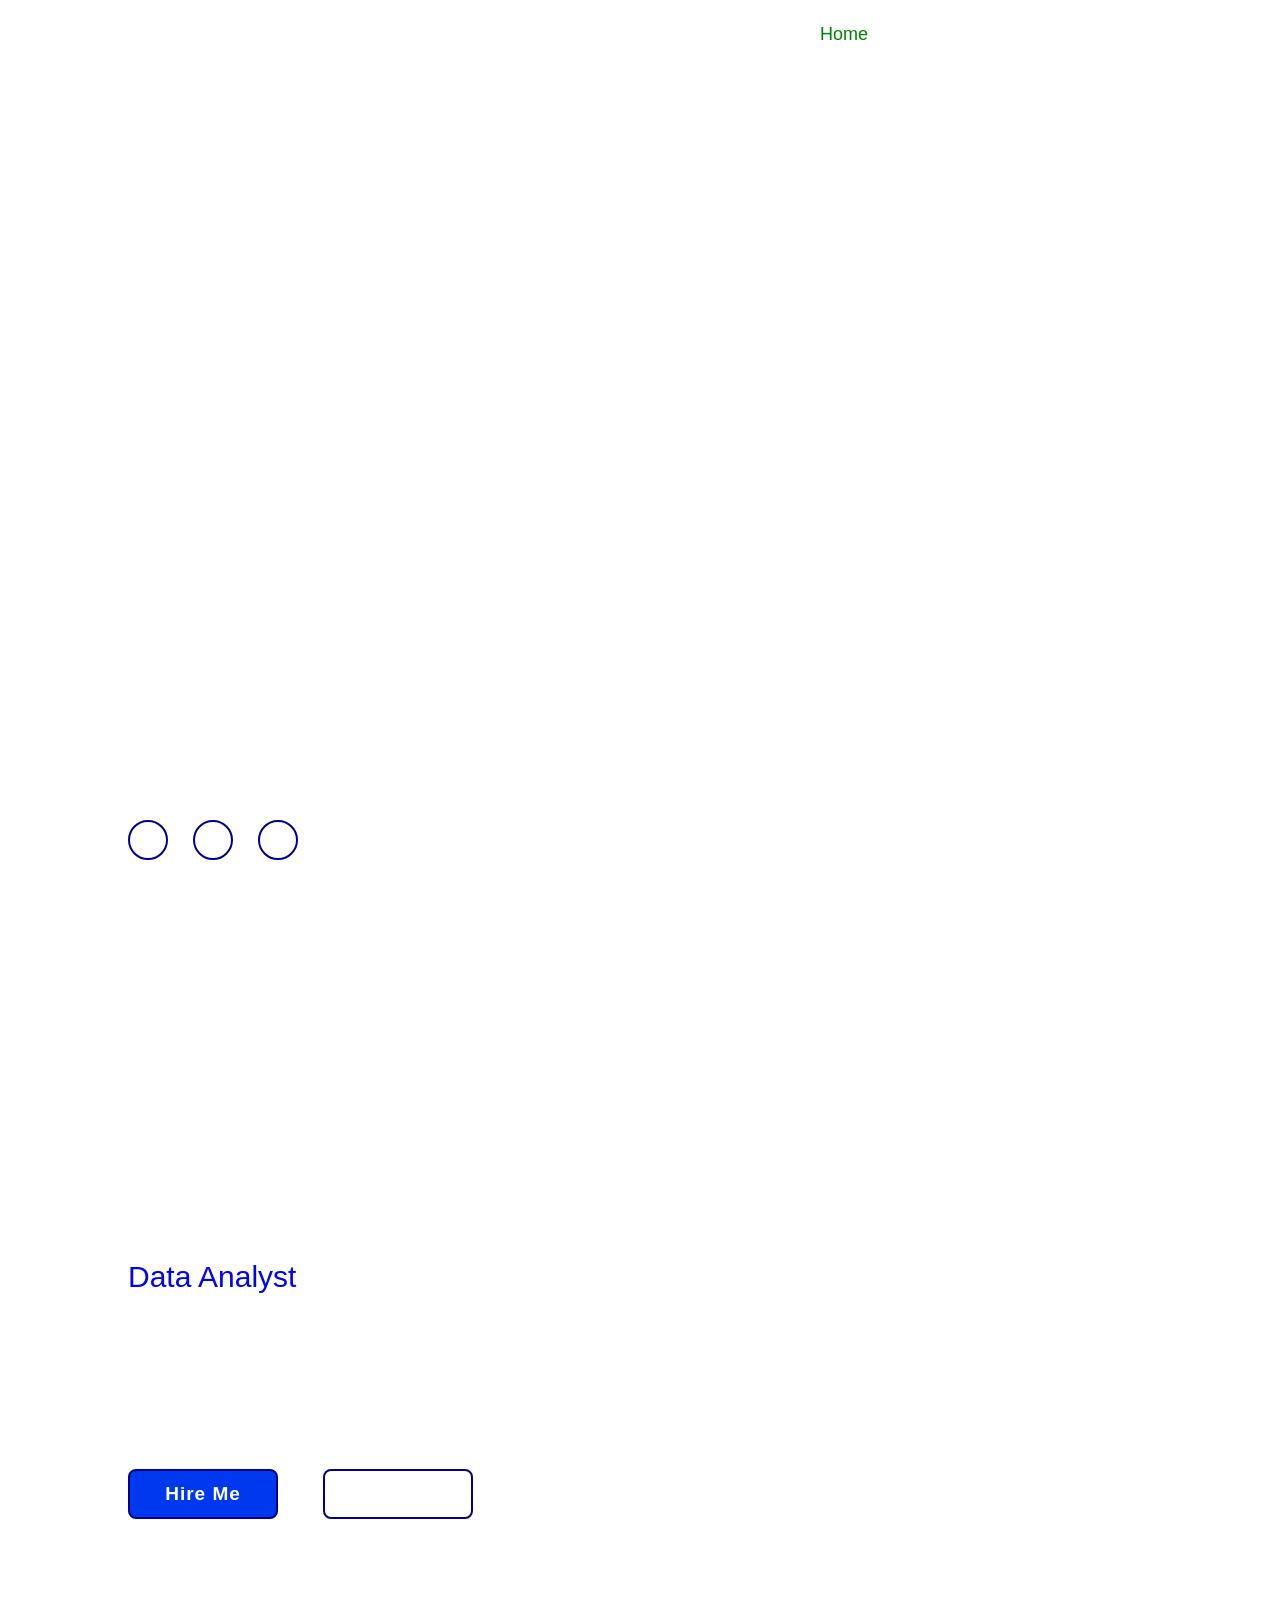
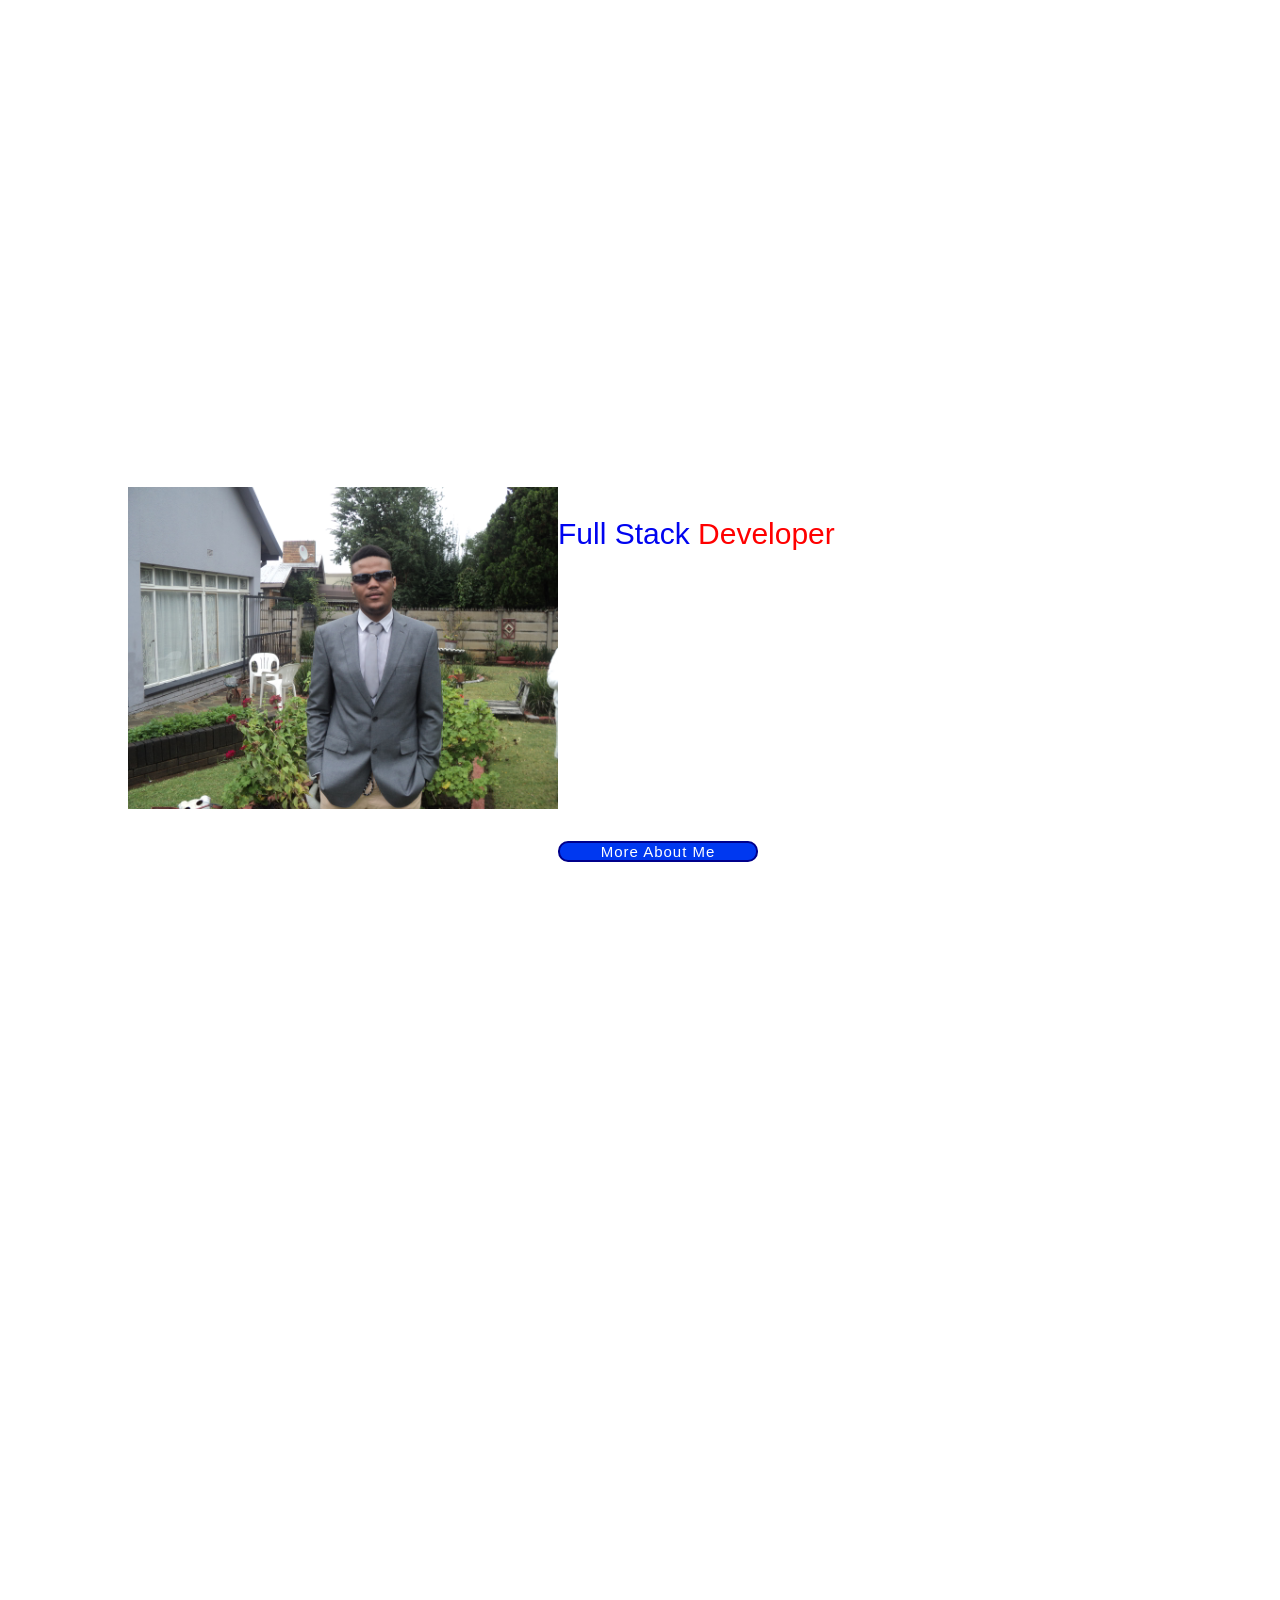
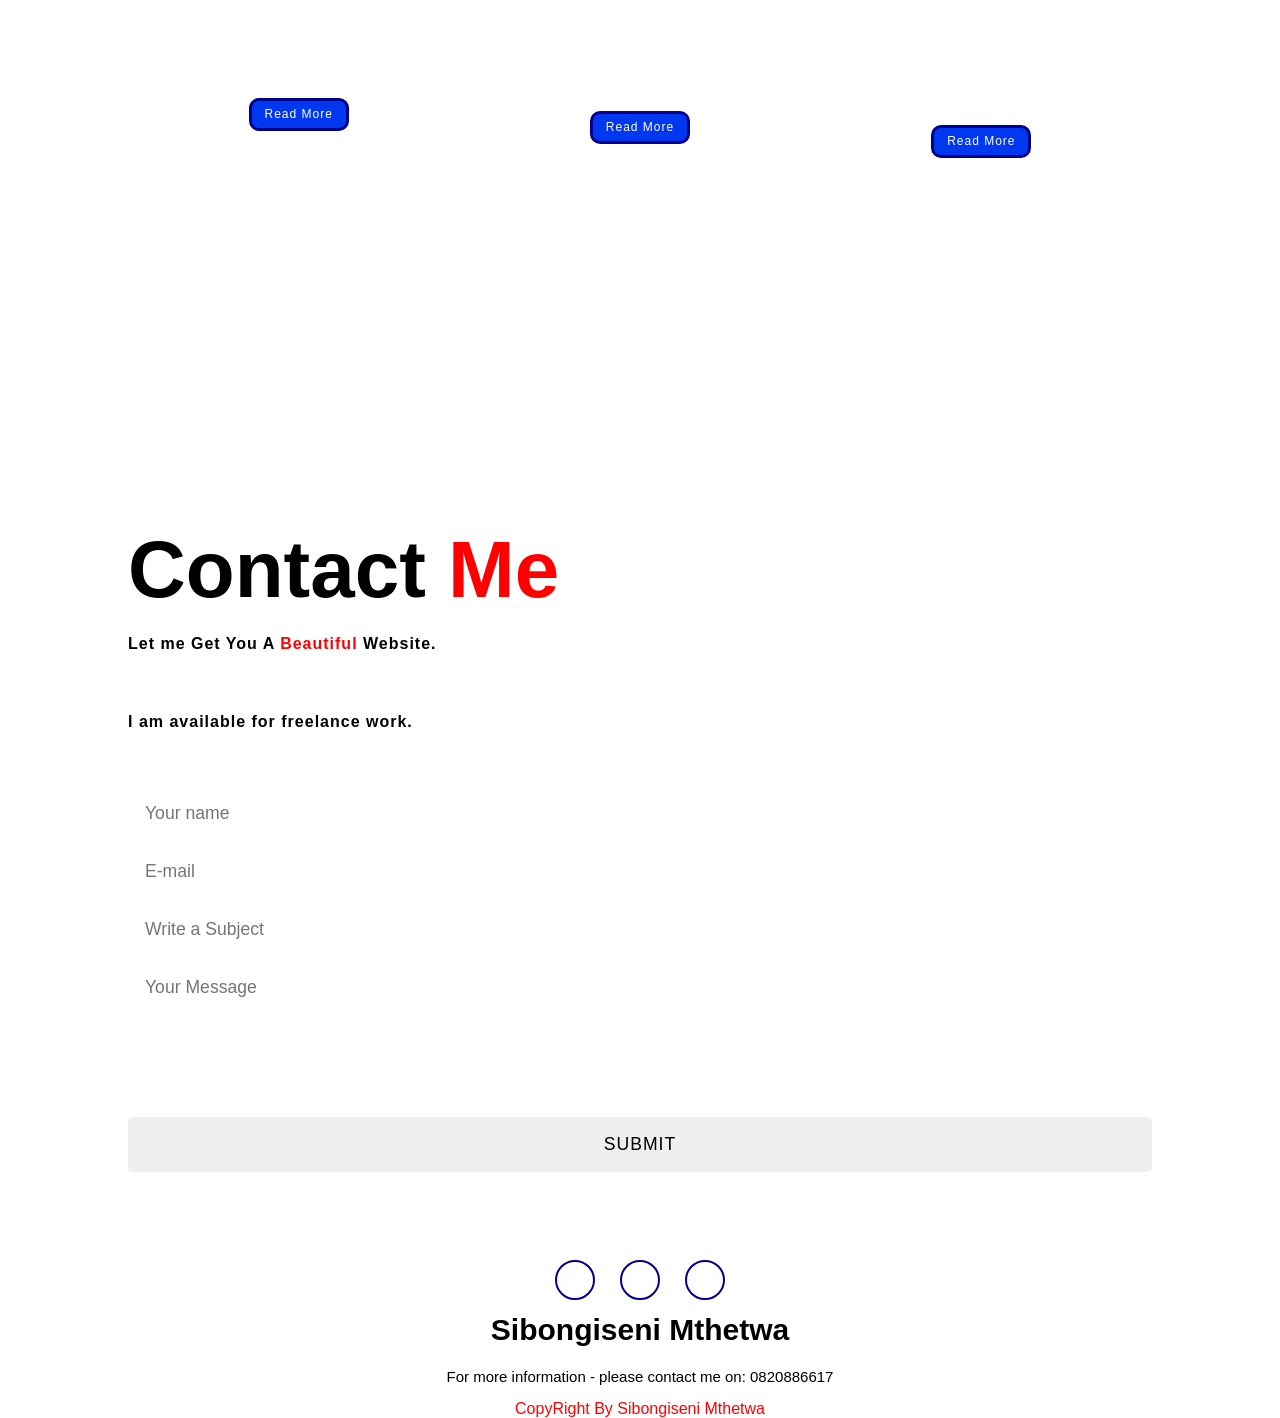
==== index.html @ 24fc3168 "updating my portfolio" ====
<!DOCTYPE html>
<html lang="en">

<head>
    <meta charset="UTF-8">
    <meta name="viewport" content="width=device-width,initial-scale=1.0">
    <title>Sibongiseni Mthetwa</title>
    <link rel="stylesheet" href="stylesheet.css">
    <link href='https://unpkg.com/boxicons@2.1.4/css/boxicons.min.css' rel='stylesheet'>

</head>
<body>
    <div class="container">
        <video autoplay loop muted plays-inline class="back-video">
            <source src="/3130284-uhd_3840_2160_30fps.mp4" type="video/mp4">
        </video>
    </div>
    <header class="header">
        <a href="#" class="logo">Sibongiseni</a>

        <nav class="navbar">
            <a href="#home" class="active">Home</a>
            <a href="#about">About</a>
            <a href="#services">Services</a>
            <a href="#portfolio">Portfolio</a>
            <a href="#contact">Contact</a>
        </nav>
    </header>

    <section id="home" class="Home">
        <div class="home-content">
            <h1>Hi, I am Sibongiseni Mthetwa</h1>
            <h2>Data Analyst</h2>
            <p>I am multi-skilled IT Professional with hands-on experience in Software development, and data analysis.
                Proven track record of technical issues, developing user-friendly application, and interpreting data to guide strategic decision.
                Skilled in troubleshooting hardware/software problems, writing clean code in Python and Java, and creating dashboards in Power BI.
                Known for clear communication, adaptability, and drive for continous improvement.
            </p>
            <div class="btn-box">
                <a href="#">Hire Me</a>
                <a href="#">Let's Talk</a>
            </div>
        </div>

        <div class="home-sci">
            <a href="#"><i class='bx bxl-facebook'></i></a>
            <a href="#"><i class='bx bxl-instagram'></i></a>
            <a href="#"><i class='bx bxl-linkedin'></i></a>
        </div>
    </section>


    <section id="about" class="About">
        <div class="img">
            <img src="DSC01112.JPG">
        </div>
        <div class="home-content">
            <h1>About Me</h1>
            <h2>Full Stack <span>Developer</span></h2>
            <p>I am a skilled web designer with over 2 years of experience in the Web Design industry.
            My passion lies in creating captivating website designs and implementing them though frontend development.
            I take pride staying up-to-date with the current design trends and leveraging my creativity to produce visually appealing and user-friendly websites.
            Throughout my career, I have developed a deep understanding of user experience(UX) and user-interface(UI) principles.
            I can provide clean code and pixel perfect desings. A responsive design makes your website accessible to all users, regardless of their device.</p>

            <div class="btn-box1">
                <a href="#">More About Me</a>
            </div>
        </div>
    </section>


    <section id="services" class="Services">
        <div class="home-content">
            <h1>My Services</h1>
            <div class="box">
                <div class="card">
                    <i class="fa-solid fa-bars"></i>
                    <h5>AI Development</h5>
                    <div class="pra">
                        <p>Created an AI chatbot for IT related queries</p>
                        <p style="text-align: center;">
                        <a class="button" href="#">Read More</a>
                        </p>
                    </div>
                </div>

                <div class="card">
                    <i class="fa-solid fa-bars"></i>
                    <h5>Software development</h5>
                    <div class="pra">
                        <p>Solving real life problem by running python script and JAVA.</p>

                        <p style="text-align: center;">
                        <a class="button" href="#">Read More</a>
                        </p>
                    </div>
                </div>

                <div class="card">
                    <i class="fa-solid fa-user"></i>
                    <h5>Data Science</h5>
                    <div class="pra">
                        <p>Dealing with Data by using Extract, Transforming and Load(ETL) with using SQL queries, POWER BI</p>

                        <p style="text-align: center;">
                        <a class="button" href="#">Read More</a>
                        </p>
                    </div>
                </div>
            </div>
        </div>
    </section>


    <section id="contact" class="Contact">
        </div>
        <div class="contact-form">
            <h1>Contact <span>Me</span></h1>
            <p>Let me Get You A <span>Beautiful</span> Website.</p>
            <p>I am available for freelance work.</p>
            <form action="">
                <input type="" placeholder="Your name" required>
                <input type="email" name="email" id="" placeholder="E-mail" required>
                <input type="" placeholder="Write a Subject" required>
                <textarea name="" id="" cols="30" rows="10" placeholder="Your Message" required></textarea>
                <input type="submit" name="" value="Submit" class="btn">
            </form>
        </div>
    </section>
    <footer>
        <p>Sibongiseni Mthetwa</p>
        <p>For more information - please contact me on: 0820886617</p>
        <div class="home-sci1">
            <a href="#"><i class='bx bxl-facebook'></i></a>
            <a href="#"><i class='bx bxl-instagram'></i></a>
            <a href="#"><i class='bx bxl-linkedin'></i></a>
        </div>
        <p class="end">CopyRight By Sibongiseni Mthetwa</p>
    </footer>

</body>
</html>
---- stylesheet.css ----
@import url('https://fonts.googleapis.com/css2?family=Poppins:wght@300;400;500;600;700;800;900&display=swap');

*{
    margin: 0;
    padding: 0;
    box-sizing: border-box;
    font-family: Arial;
}

.container{
    width: 100%;
    height: 100vh;
    position: relative;
    padding: 2em;
    display: flex;
    align-items: center;
    justify-content:center;
}

.back-video{
    position: fixed;
    right: 0;
    bottom: 0;
    width: 100%;
    height: 100%;
    object-fit: cover;
    z-index: -1;
}

.header {
    position: fixed;
    top: 0;
    left: 0;
    width: 100%;
    padding: 20px 10px;
    background-color: transparent;
    display: flex;
    justify-content: space-between;
    align-items: center;
    z-index: 100;
}

.logo {
    position: relative;
    font-size: 25px;
    color: white;
    text-decoration: none;
    font-weight: 600;
}

.logo::before{
    content: '';
    position: absolute;
    top: 0;
    right: 0;
    width: 100%;
    height: 100%;
    background:green;
    animation:showRight 1s ease forwards;
    animation-delay: .2s;
}

.navbar a{
    font-size: 18px;
    color:white;
    text-decoration: none;
    font-weight: 500;
    margin-left: 35px;
    transition: .3s;
}

.navbar a:hover,
.navbar a.active {
    color:green;
}

section {
    min-height: 100vh;
    display: flex;
    justify-content:left;
    align-items:center;
}


.Home {
    height: 100vh;
    background-size:cover;
    background-position: right;
    display: flex;
    align-items: center;
    padding: 0 10%;
    grid-template-columns: repeat(2, 2fr);
    grid-gap: 6rem;
}

.Contact {
    height: 100vh;
   /* background: url('Profile.png') no-repeat ;*/
    background-size:cover;
    background-position: right;
    display: flex;
    align-items: center;
    padding: 0 10%;
}

.Services {
    height: 100vh;
   /* background: url('Profile.png') no-repeat ;*/
    background-size:cover;
    background-position: right;
    display: flex;
    align-items: center;
    padding: 0 10%;
}

.About {
    height: 100vh;
    background-size:cover;
    background-position: right;
    display: flex;
    align-items: center;
    padding: 0 10%;
    justify-content: space-around;
}

span {
    color:red;
}

.home-content {
    max-width: 2000px;
    color: white;
}

.home-content h1{
    font-size: 60px;
    font-weight: 700;
    line-height: 1.3;
}

.home-content h1::before{
    content: '';
    position: absolute;
    top: 0;
    right: 0;
    width: 100%;
    height: 100%;
    background: green;
    animation:showRight 1s ease forwards;
    animation-delay: .2s;
}


.home-content h2 {
    font-size: 30px;
    font-weight: 500;
    color: #0004f0;
}

.home-content p{
    font-size: 20px;
    margin: 20px 0 40px;

}

.home-content .btn-box {
    display: flex;
    justify-content: space-between;
    width: 345px;
    height: 50px;
}

.home-content .btn-box::before{
    content: '';
    position: absolute;
    top: 0;
    right: 0;
    width: 100%;
    height: 100%;
    background: #00abf0;
    animation:showRight 1s ease forwards;
    animation-delay: .2s;
}

.btn-box a{
    display: inline-flex;
    position: relative;
    justify-content: center;
    align-items: center;
    width: 150px;
    height: 100%;
    background: #0038f0;
    border: 2px solid darkblue;
    border-radius: 8px;
    font-size: 19px;
    color: white;
    text-decoration: none;
    font-weight: 600;
    letter-spacing: 1px;
    z-index: 1;
    overflow: hidden;
}


.btn-box1 a{
    display: inline-flex;
    position: relative;
    justify-content: center;
    align-items: center;
    width: 200px;
    height: 100%;
    background: #0038f0;
    border: 2.2px solid darkblue;
    border-radius: 10px;
    font-size: 15px;
    color: white;
    text-decoration: none;
    font-weight: 400;
    letter-spacing: 1px;
    z-index: 1;
    overflow: hidden;
}


.btn-box a:nth-child(2){
    background: transparent;
    color: white;
}

.btn-box a::before {
    content: '';
    position: absolute;
    top: 0;
    left: 0;
    width: 0;
    height: 100%;
    background:darkblue;
    z-index: -1;
    transition: .3s;
}

.btn-box1 a::before {
    content: '';
    position: absolute;
    top: 0;
    left: 0;
    width: 0;
    height: 100%;
    background:darkblue;
    z-index: -1;
    transition: .3s;
}

.btn-box a:hover:before {
    width: 100%;
}

.btn-box1 a:hover:before {
    width: 100%;
}

.btn-box a:hover {
    color: #00abf0;
}

.home-sci {
    position: absolute;
    bottom: 40px;
    width: 170px;
    display: flex;
    justify-content: space-between;

}

.home-sci a{
    position: relative;
    display: flex;
    justify-content: center;
    align-items: center;
    width: 40px;
    height: 40px;
    background: transparent;
    border:  2px solid darkblue;
    border-radius: 50%;
    font-size: 20px;
    color: white;
    text-decoration: none;
    z-index: 1;
    overflow: hidden;
    transition: .3s;
}

.home-sci a::before {
    content: '';
    position: absolute;
    top: 0;
    left: 0;
    width: 0;
    height: 100%;
    background:#1800f0;
    z-index: -1;
    transition: .3s;
}

.home-sci a:hover::before {
    width: 100%;
}


/*KEYFRAMES ANIMATION*/
@keyframes showRight {
    100% {
        width: 0;
    }
}

.About img{
    height: auto;
    width: 430px;
    
}

.Services .home-content h1{
    text-align: center;
    margin-top: 150px;
}

.box{
    display: flex;
    justify-content: center;
    align-items: center;
    min-height: 500px;
}

.card{
    margin: 15px;
    width: 50%;
    box-sizing: border-box;
    float: left;
    text-align: center;
    border-radius: 20px;
    cursor: pointer;
    padding-top:10px;
    box-shadow: 0 14px 28px white;
    transition: .4s;
}

.card:hover{
    box-shadow: 0 3px 6px rgba(0,0,0,0.16),
    0 3px 6px rgba(0,0,0,0.23);
    transform: translate(0px, -8px);
}

h5{
    font-size: 20px;
}

.pra p{
    font-size: 16px;
    line-height: 27px;
    margin-bottom: auto;
}

.button{
    display: inline-flex;
    position: relative;
    justify-content: center;
    align-items: center;
    width: 100px;
    height: 100%;
    background: #0038f0;
    border: 3px solid darkblue;
    border-radius: 10px;
    font-size: 12px;
    color: white;
    text-decoration: none;
    font-weight: 400;
    letter-spacing: 1px;
    z-index: 1;
    overflow: hidden;
}

.button:hover {
    background-color: transparent;
}

.Contact p{
    font-size: 30px;
    font-weight: bold;
    margin-bottom: 25px;
}

footer{
    position: relative;
    width: 100%;
    height: 100px;
    display: flex;
    flex-direction: column;
    align-items: center;
    justify-content: center;
}

footer p:nth-child(1){
    font-size: 30px;
    margin-bottom: 20px;
    font-weight: bold;
}
footer p:nth-child(2){
    font-size: 15px;
    width: 600px;
    text-align: center;
    line-height: 20px;
}


.end{
    position: absolute;
    top: 100px;
    color: red;
}

.home-sci1 {
    position: absolute;
    bottom: 100px;
    width: 170px;
    display: flex;
    justify-content: space-between;

}

.home-sci1 a{
    position: relative;
    display: flex;
    justify-content: center;
    align-items: center;
    width: 40px;
    height: 40px;
    background: transparent;
    border:  2px solid darkblue;
    border-radius: 50%;
    font-size: 20px;
    color: white;
    text-decoration: none;
    z-index: 1;
    overflow: hidden;
    transition: .3s;
}

.home-sci1 a::before {
    content: '';
    position: absolute;
    top: 0;
    left: 0;
    width: 0;
    height: 100%;
    background:red;
    z-index: -1;
    transition: .3s;
}

.home-sci1 a:hover::before {
    width: 100%;
}


.contact-form h1{
    font-size: 80px;
    margin-bottom: 15px;
}

.contact-form p{
    letter-spacing: 1px;
    line-height: 26px;
    font-size: 1rem;
    margin-bottom: 3.2rem;
}

.contact-form form{
    position: relative;
}

.contact-form form input,form textarea{
    width: 100%;
    padding: 17px;
    border: none;
    outline: none;
    font-size: 1.1rem;
    margin-bottom: 0.2rem;
    border-radius: 5px;
}

.contact-form textarea{
    resize: none;
    height: 150px;
}

.contact-form form .btn{
    display: inline-block;
    font-size: 1.1rem;
    letter-spacing: 1px;
    text-transform: uppercase;
}
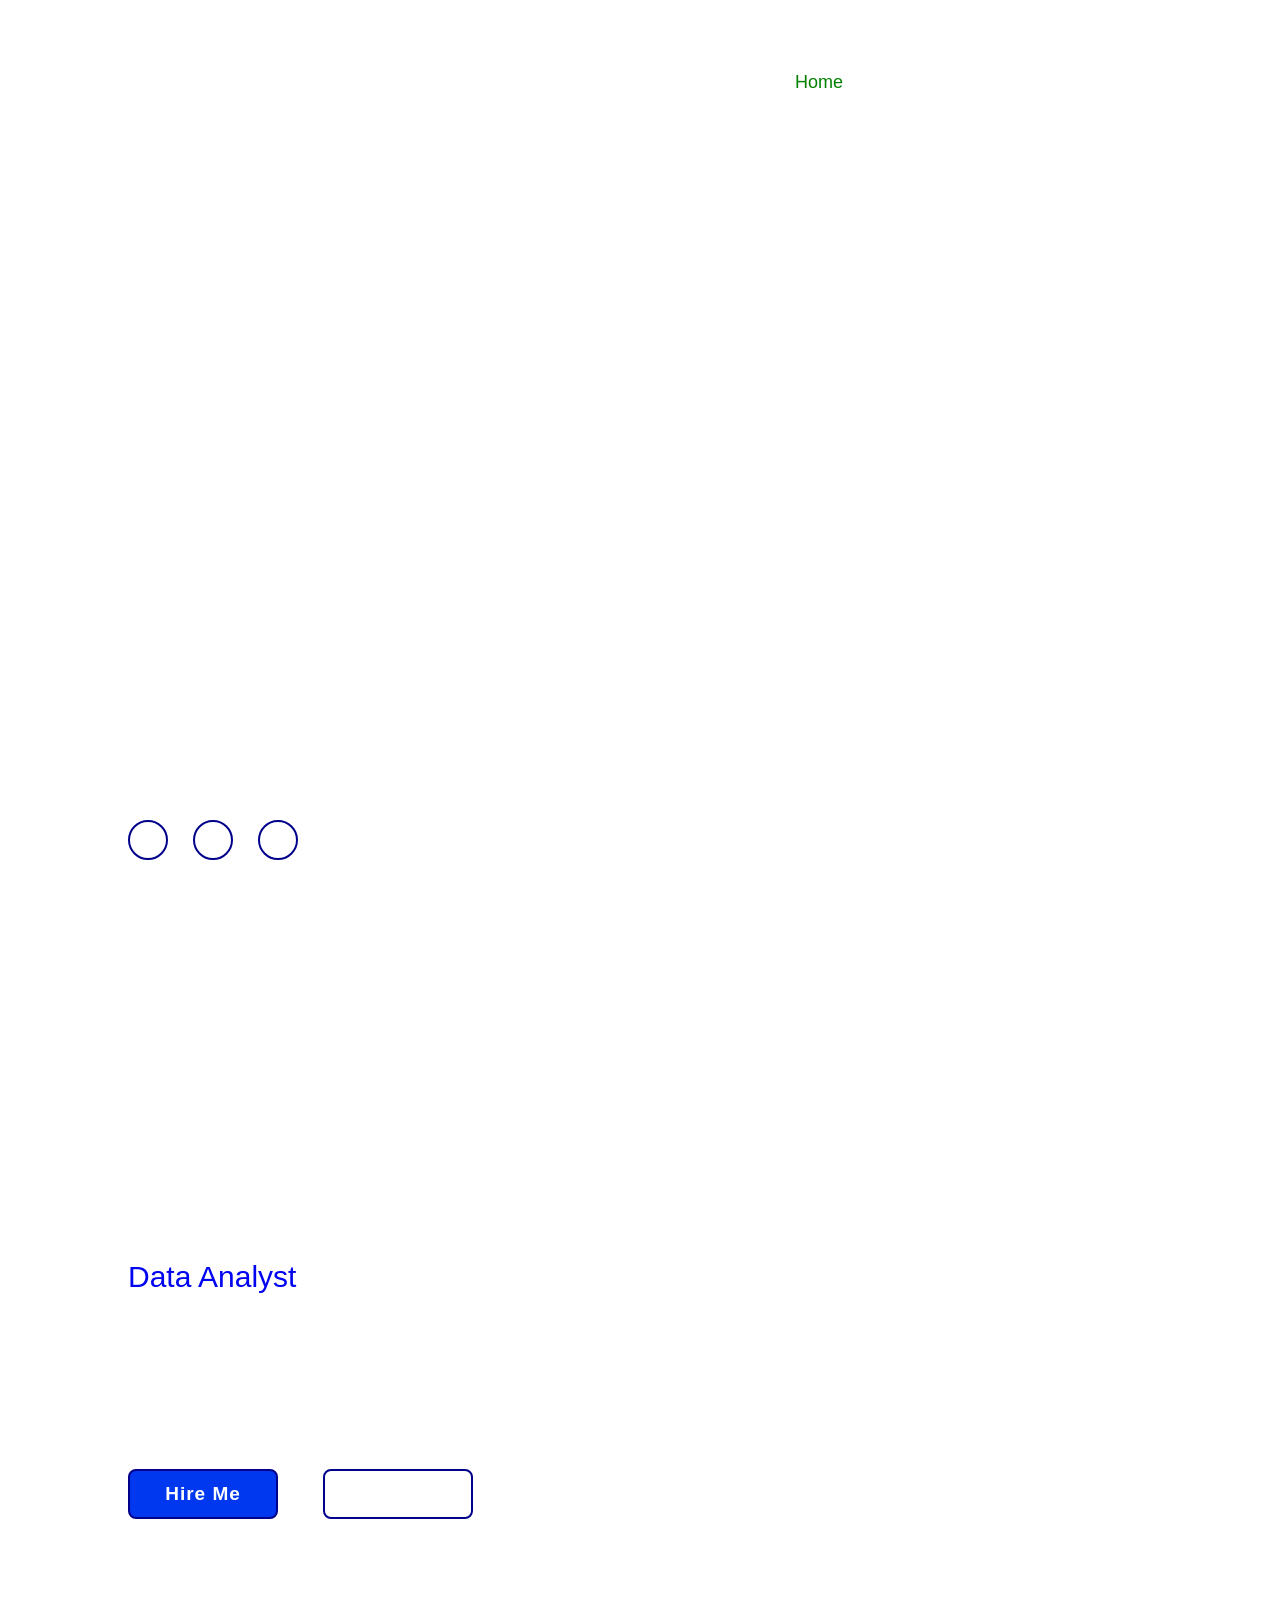
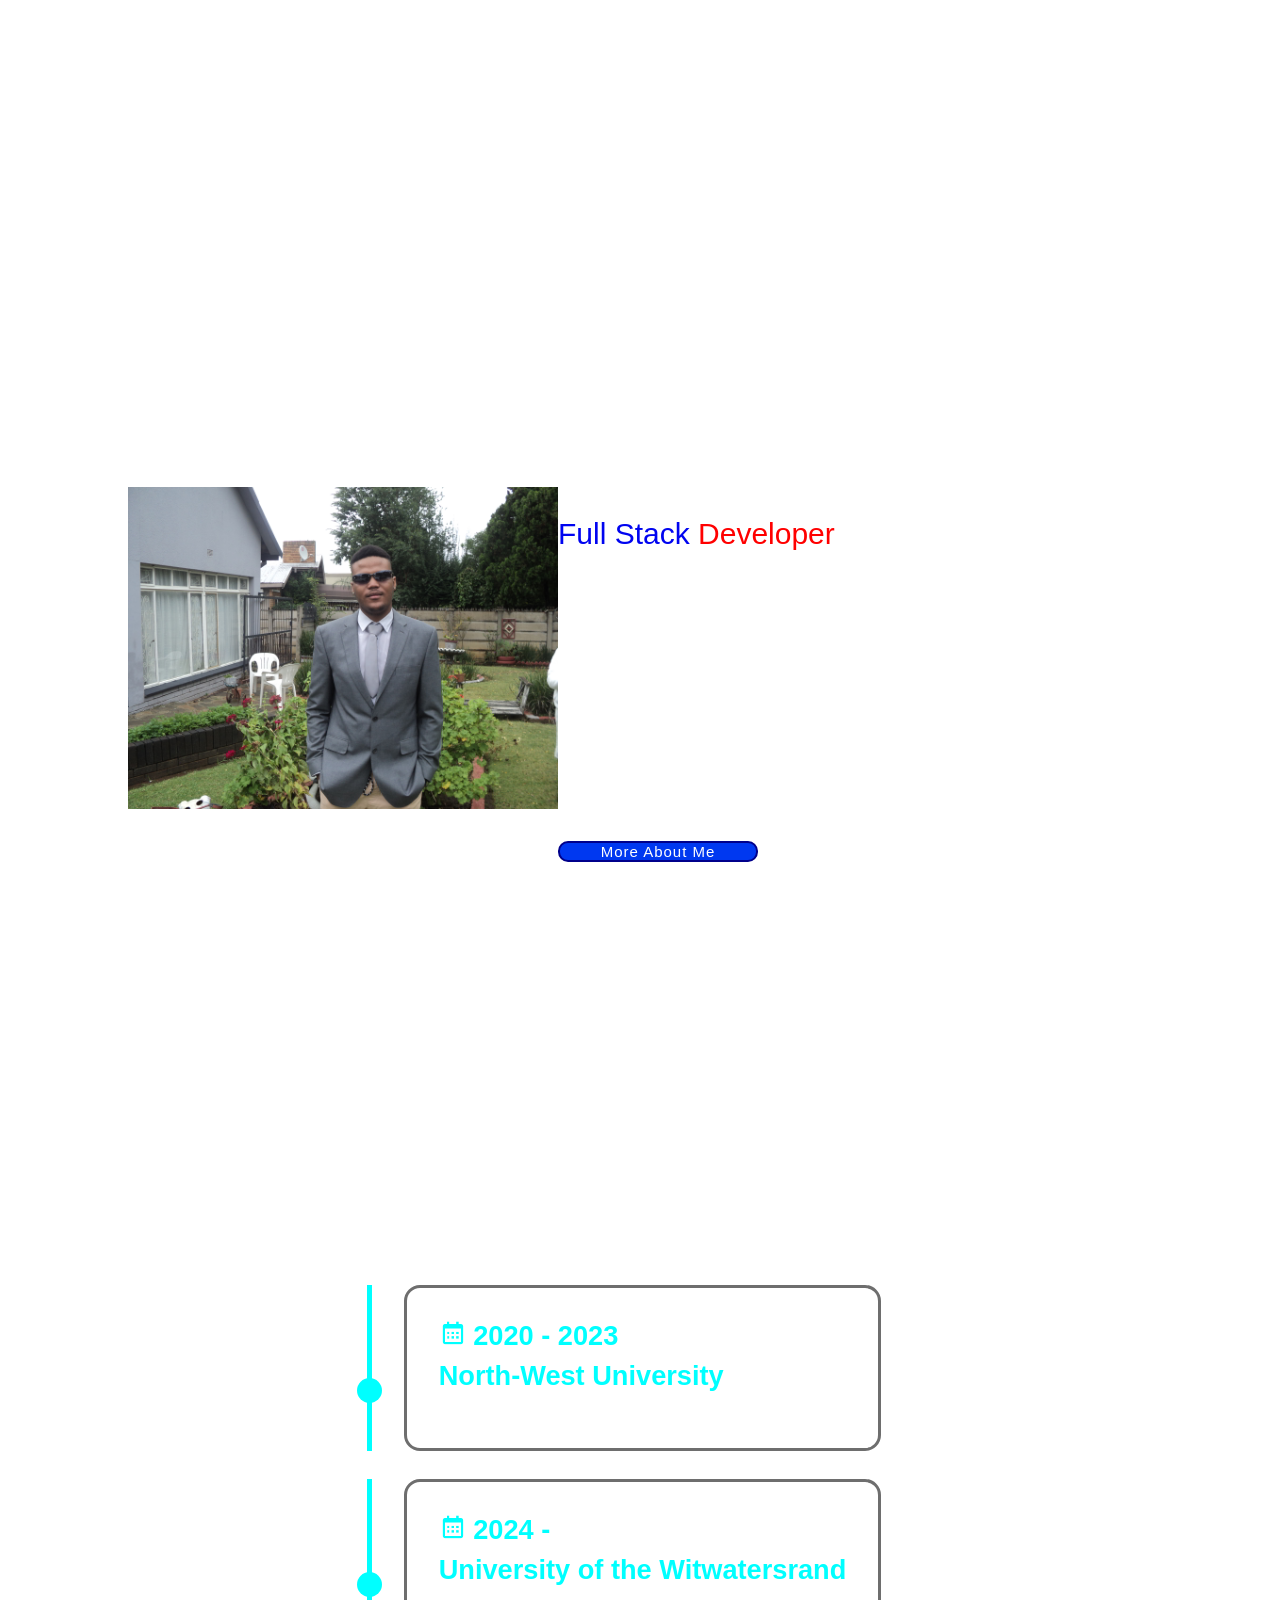
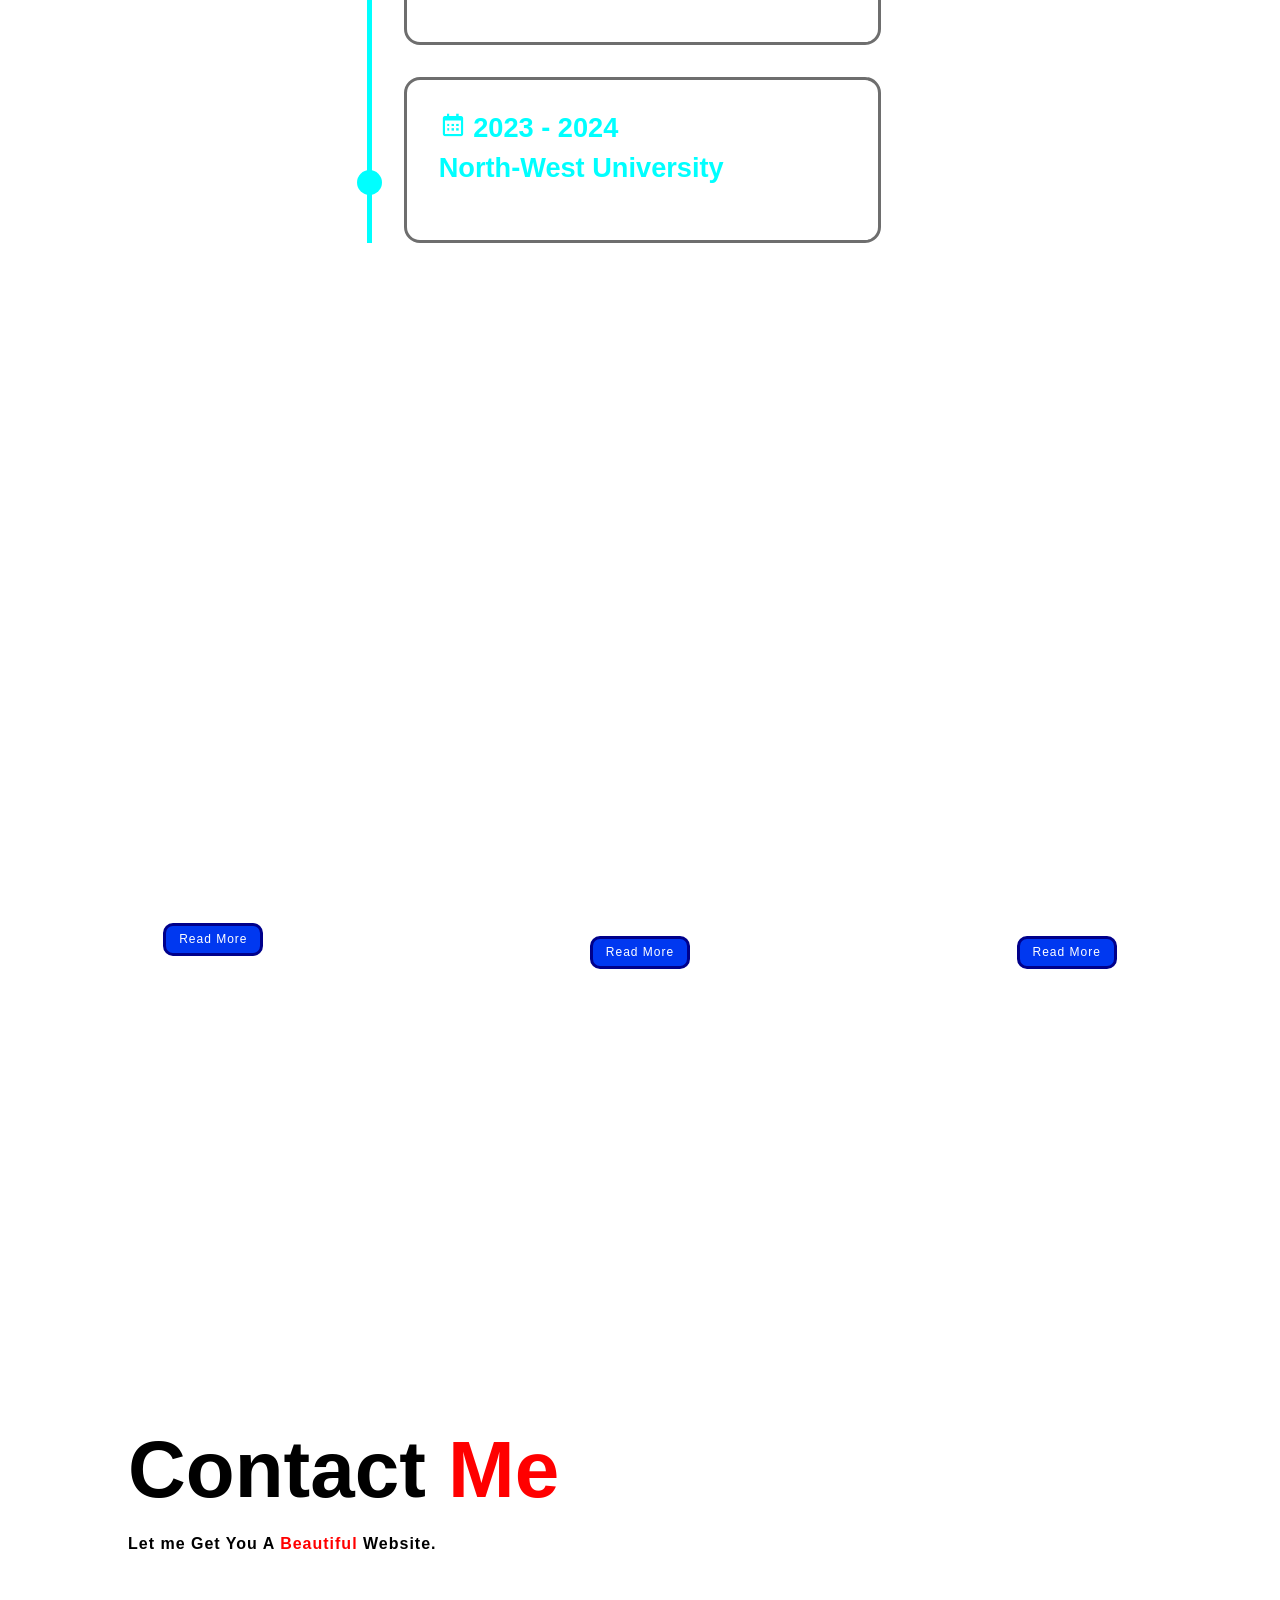
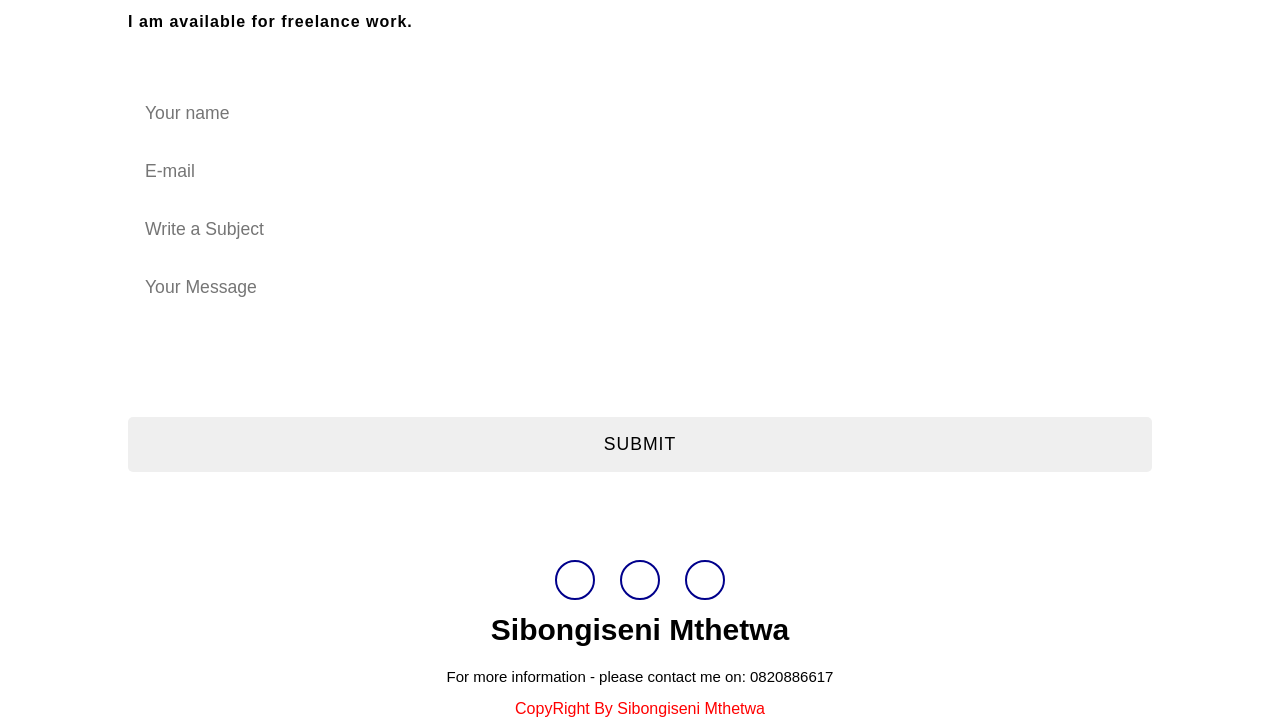
==== commit 2d727e7a: "updating timeline" ====
--- a/index.html
+++ b/index.html
@@ -21,7 +21,7 @@
         <nav class="navbar">
             <a href="#home" class="active">Home</a>
             <a href="#about">About</a>
-            <a href="#services">Services</a>
+            <a href="#timeline">Timeline</a>
             <a href="#portfolio">Portfolio</a>
             <a href="#contact">Contact</a>
         </nav>
@@ -69,10 +69,62 @@
         </div>
     </section>
 
+    <section id="timeline" class="Timeline">
+        <div class="timeline-row">
+            
+            <div class="timeline-col">
+                <h2 class="heading">
+                    <i class='bx bxs-graduation'></i>
+                    Education
+                </h2>
+                
+                <div class="timeline-box">
+                    <div class="content-box">
+                        <div class="date">
+                            <i class='bx bx-calendar'></i>
+                            2020 - 2023
+                        </div>
+                        <h3>North-West University</h3>
+                        <p>Python || SQL || Data Structure || JAVA</p>
+                    </div>
+                </div>
 
-    <section id="services" class="Services">
+                
+
+            <div class="timeline-col">
+                <h2 class="heading">
+                    <i class='bx bxs-briefcase-alt-2'></i>
+                    Experience
+                </h2>
+                    
+                <div class="timeline-box">
+                    <div class="content-box">
+                        <div class="date">
+                            <i class='bx bx-calendar'></i>
+                            2024 - 
+                        </div>
+                        <h3>University of the Witwatersrand</h3>
+                        <p>Python || SQL || Data Structure || JAVA</p>
+                    </div>
+
+                    <div class="content-box">
+                        <div class="date">
+                            <i class='bx bx-calendar'></i>
+                            2023 - 2024
+                        </div>
+                        <h3>North-West University</h3>
+                        <p>Python || SQL || Data Structure || JAVA</p>
+                    </div>
+
+                </div>
+            </div>
+        </div>
+    </section>
+
+
+    <section id="portfolio" class="Portfolio">
         <div class="home-content">
-            <h1>My Services</h1>
+            <h1>My Portfolio</h1>
             <div class="box">
                 <div class="card">
                     <i class="fa-solid fa-bars"></i>
--- a/stylesheet.css
+++ b/stylesheet.css
@@ -6,6 +6,81 @@
     box-sizing: border-box;
     font-family: Arial;
 }
+.Timeline{
+    min-height: 100vh;
+    display: flex;
+    justify-content: center;
+    align-items: center;
+    padding: 2rem 12% 2rem;
+    color: white;
+}
+.timeline-row{
+    display: grid;
+    grid-template-columns: repeat(auto-fit, minmax(300px, 1fr));
+}
+
+.header{
+    font-size: 2.5rem;
+    margin: 2rem 0;
+    display: flex;
+    align-items: center;
+    gap: 1rem;
+}
+
+.header i{
+    font-size: 4rem;
+}
+
+.content-box{
+    position: relative;
+    display: flex;
+    flex-direction: column;
+    gap: 0.5rem;
+    padding: 2rem;
+    margin: 0 2rem;
+    background-color: rgba(255, 255, 255, 0.15);
+    backdrop-filter: blur(20px);
+    border: 3px solid rgb(110, 110, 110);
+    border-radius: 1rem;
+    font-size: 14px;
+    transition: 0.4s ease;
+    cursor: pointer;
+}
+
+.date{
+    font-size: 1.7rem;
+    color: rgb(0, 255, 255);
+    font-weight: 700;
+}
+
+.content-box::before{
+    position: absolute;
+    content: '';
+    width: 25px;
+    height: 25px;
+    background-color: rgb(0, 255, 255);
+    border-radius: 50%;
+    left: -50px;
+    top: 90px;
+}
+.content-box:hover{
+    box-shadow: 0 0 25px rgb(0, 255, 255);
+    border: 3px solid rgb(0, 255, 255);
+}
+
+.timeline-box{
+    display: flex;
+    flex-direction: column;
+    gap: 2rem;
+    border-left: 5px solid rgb(0, 255, 255);
+}
+
+.content-box h3{
+    font-size: 1.7rem;
+    color: rgb(0, 255, 255);
+    font-weight: 700;
+}
+
 
 .container{
     width: 100%;
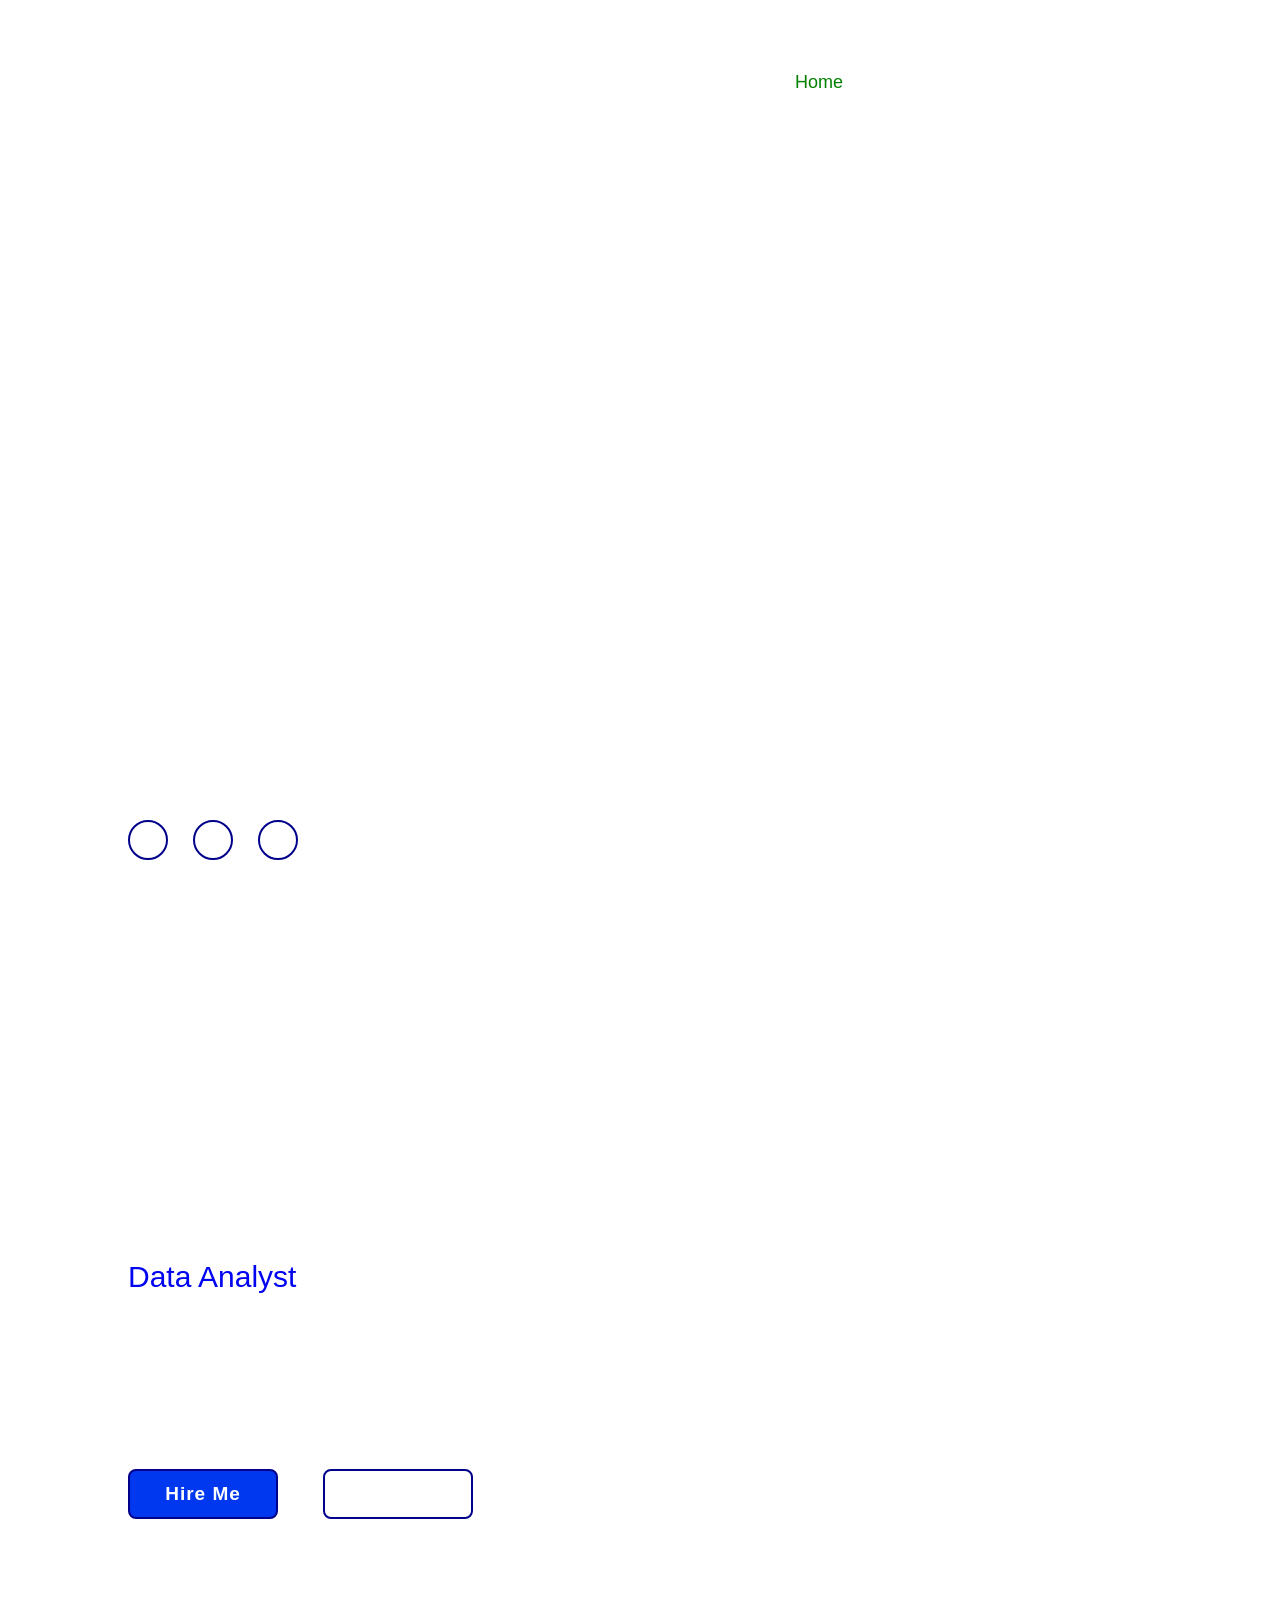
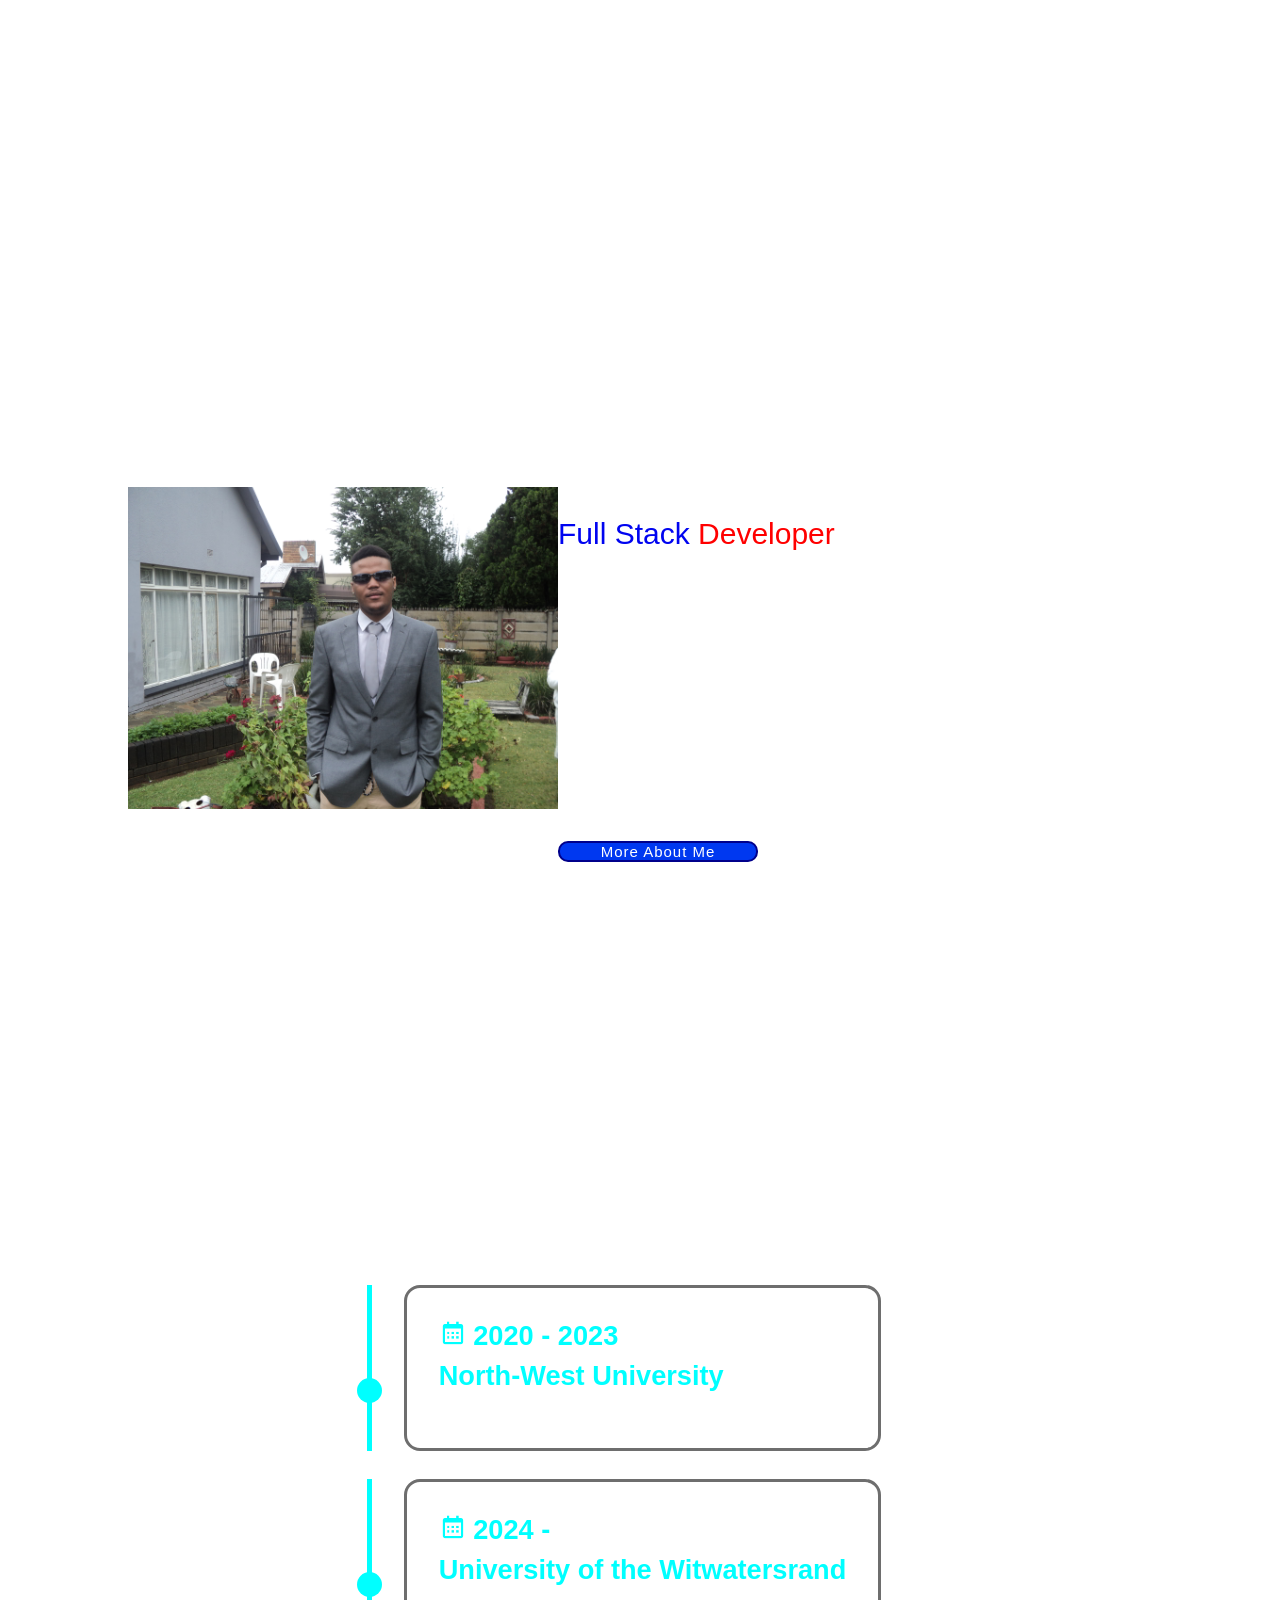
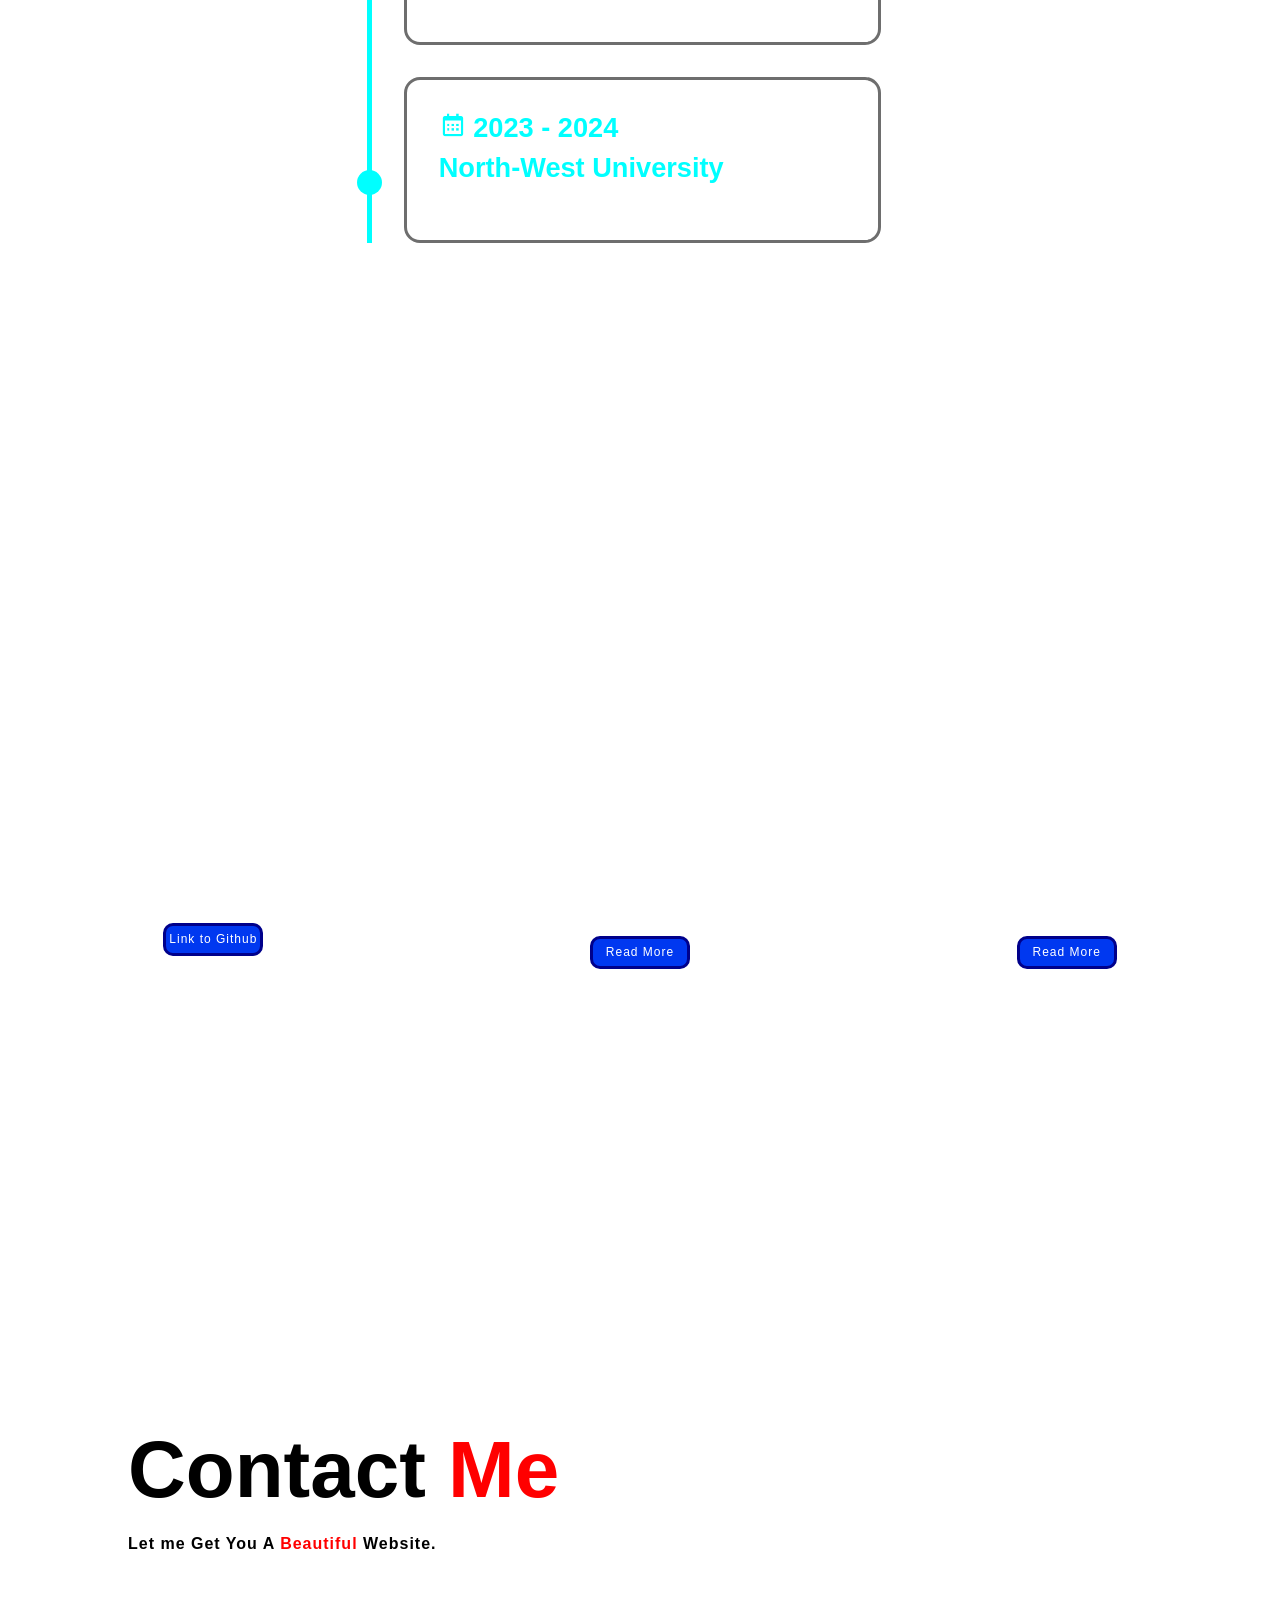
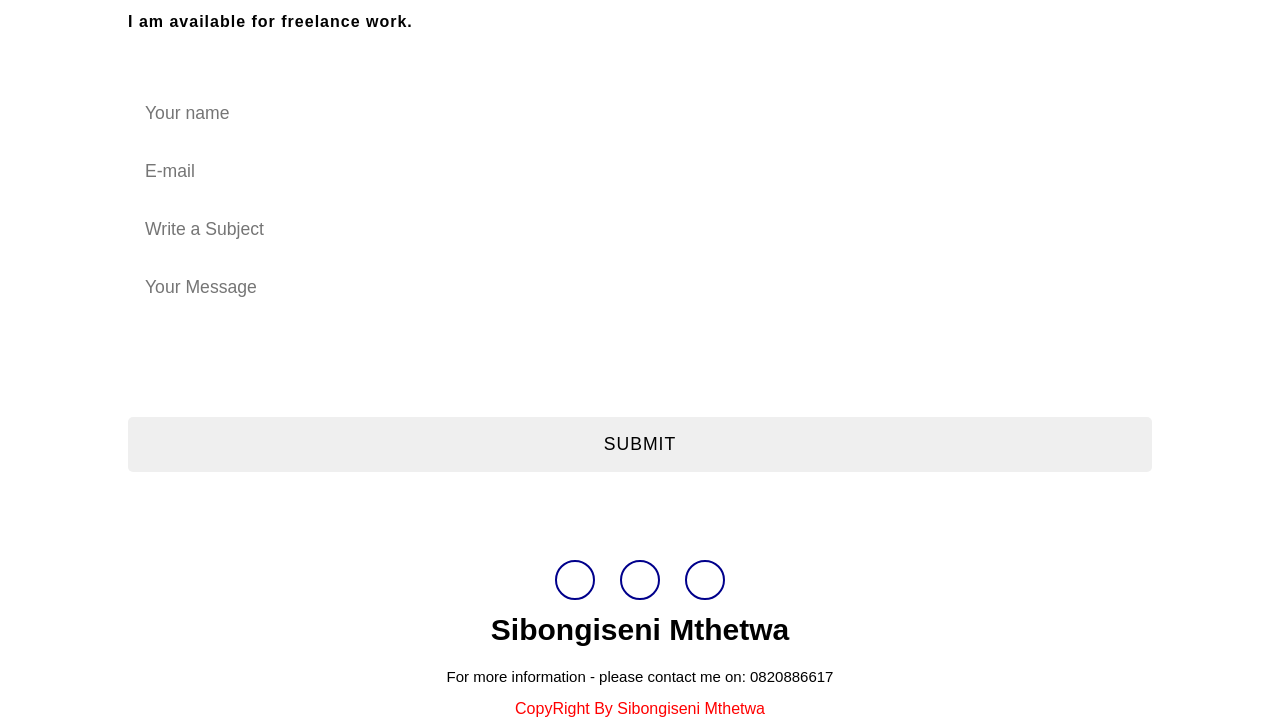
==== commit 81f7aac3: "adding link to github" ====
--- a/index.html
+++ b/index.html
@@ -132,7 +132,7 @@
                     <div class="pra">
                         <p>Created an AI chatbot for IT related queries</p>
                         <p style="text-align: center;">
-                        <a class="button" href="#">Read More</a>
+                        <a class="button" href="https://github.com/sibongiseni1/ChatBot-2025">Link to Github</a>
                         </p>
                     </div>
                 </div>
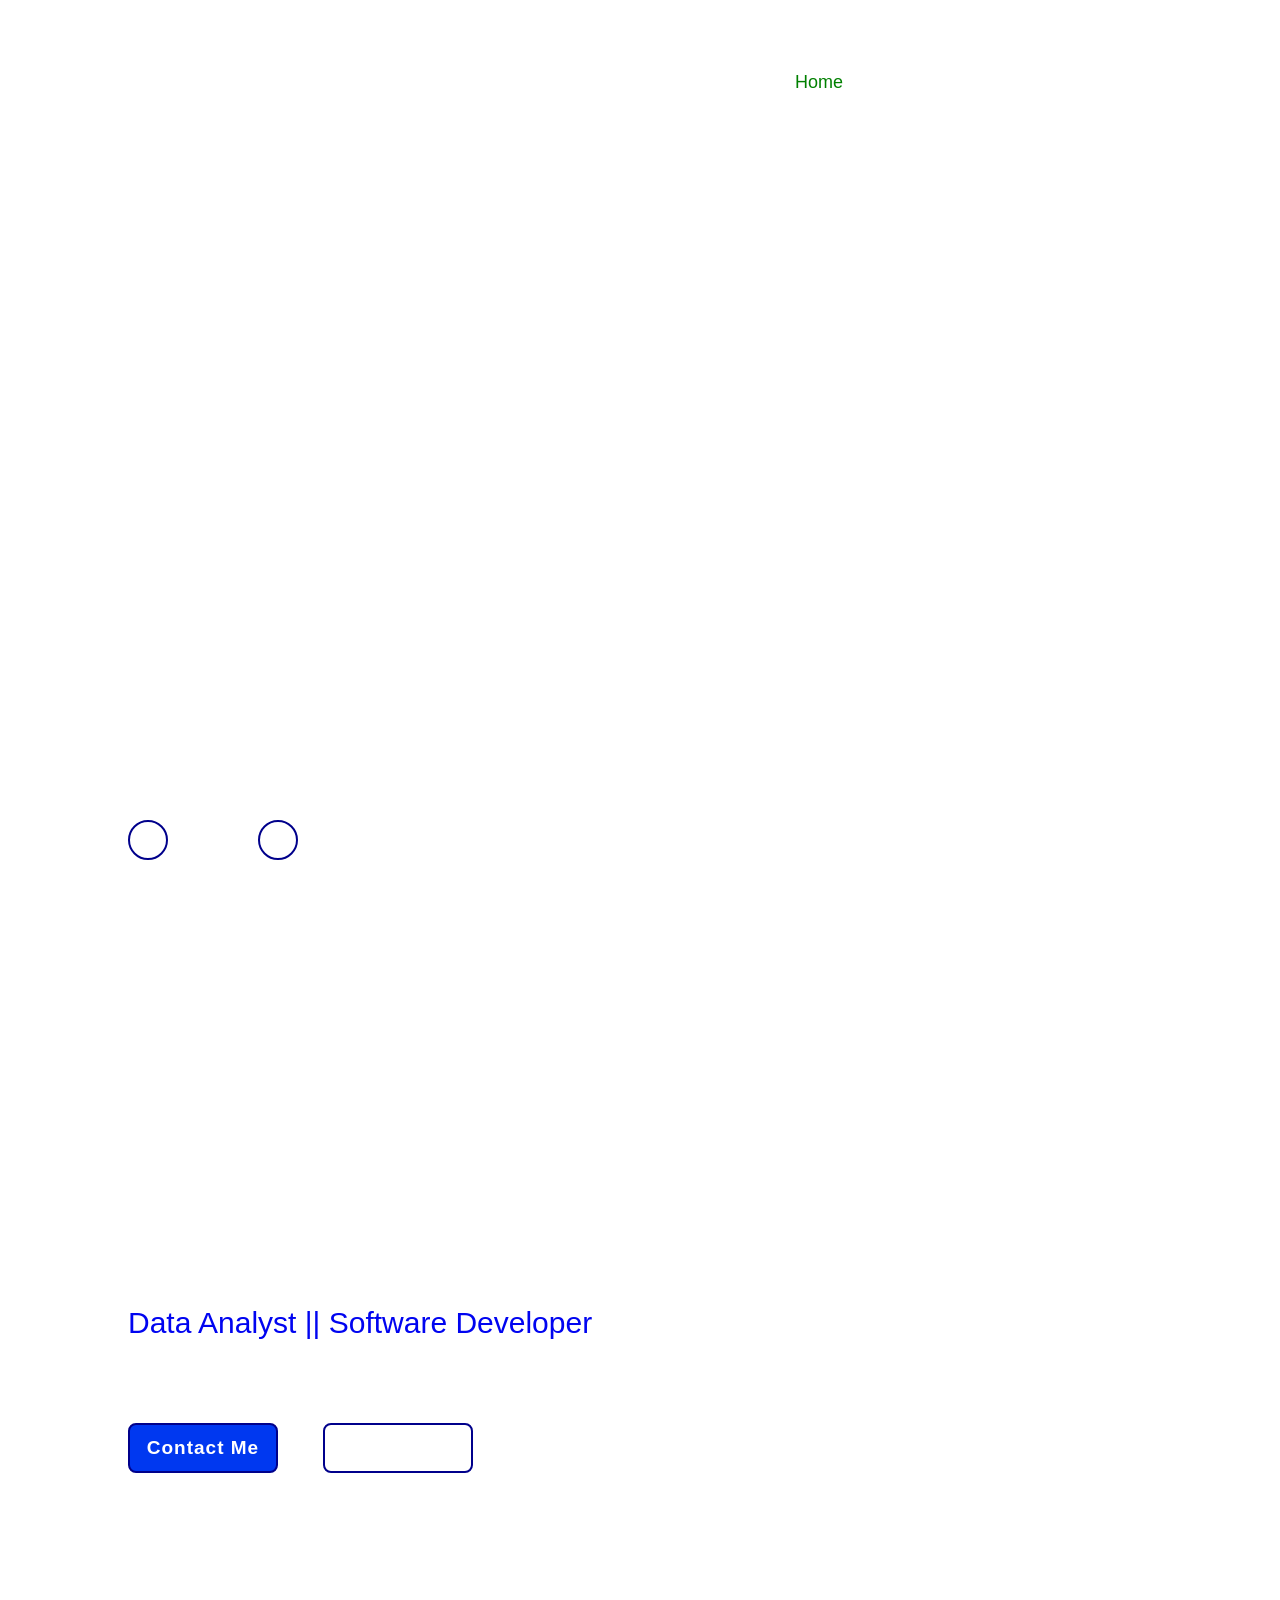
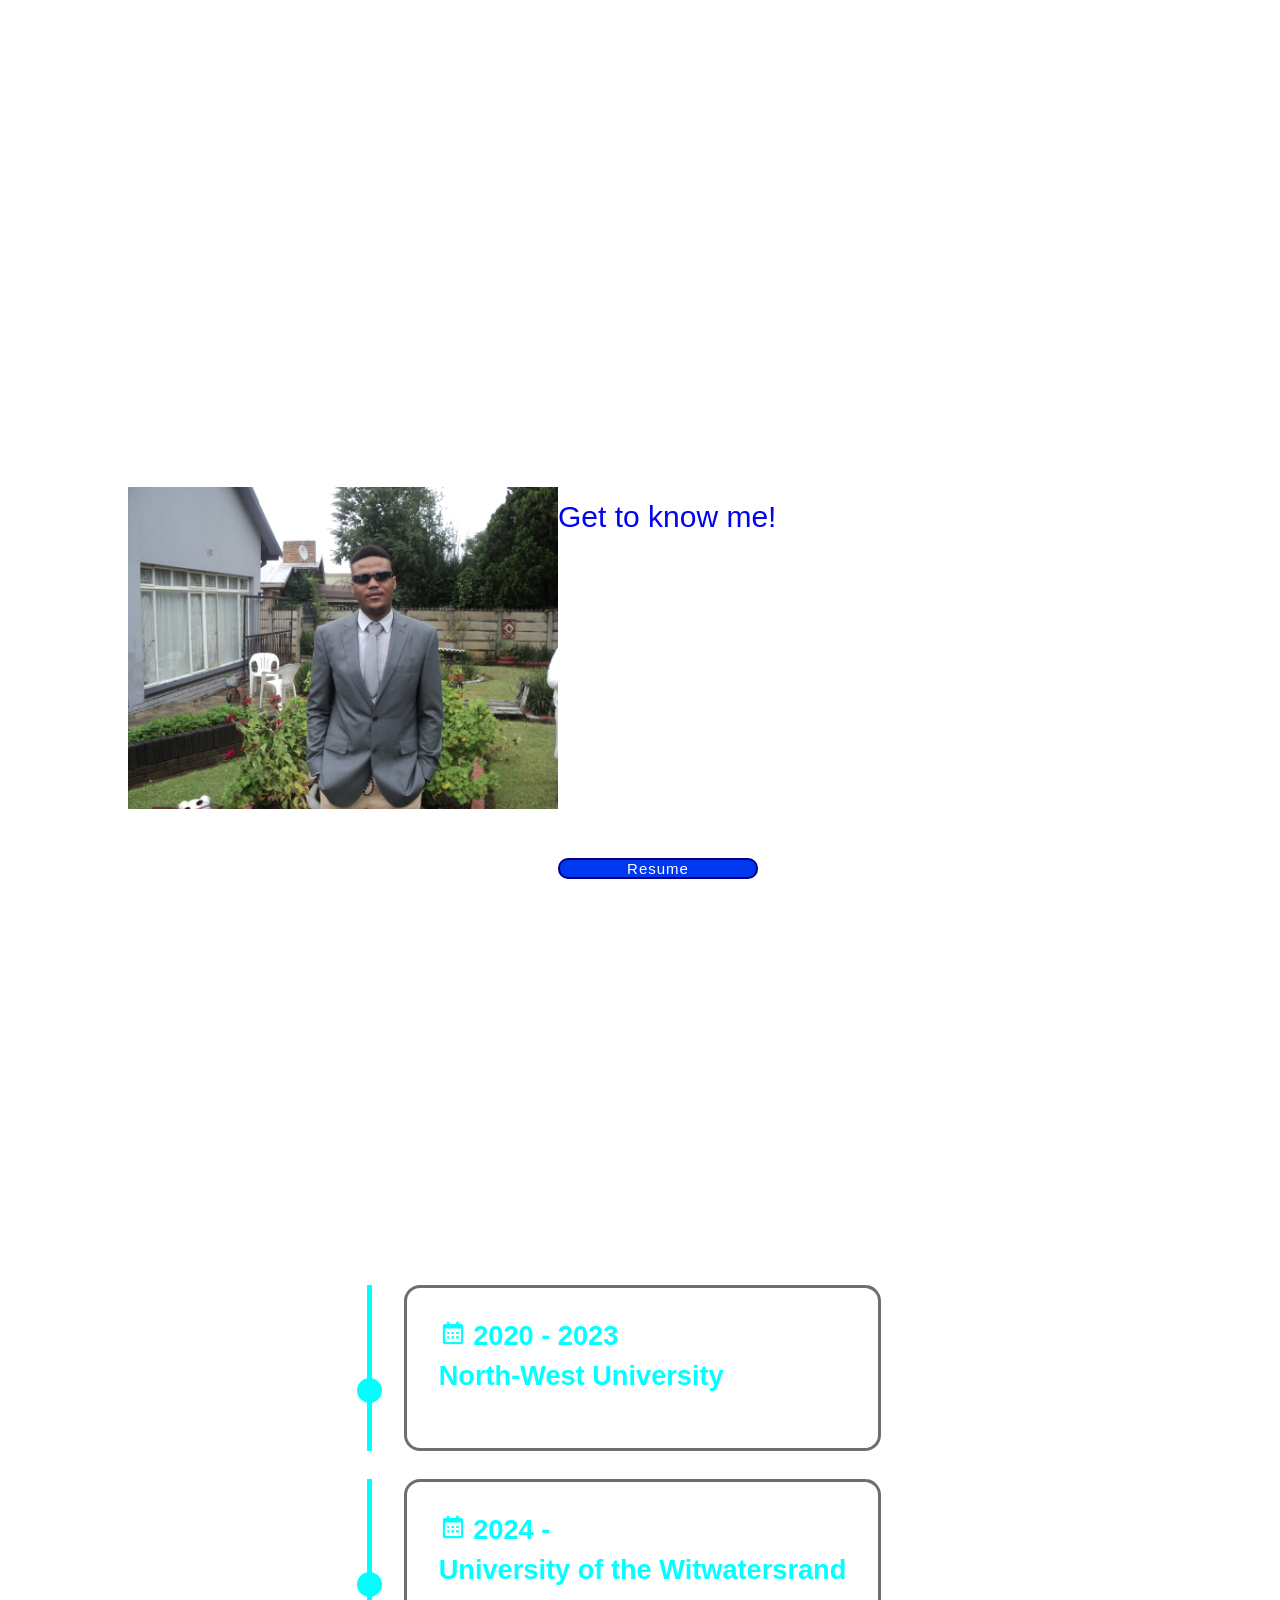
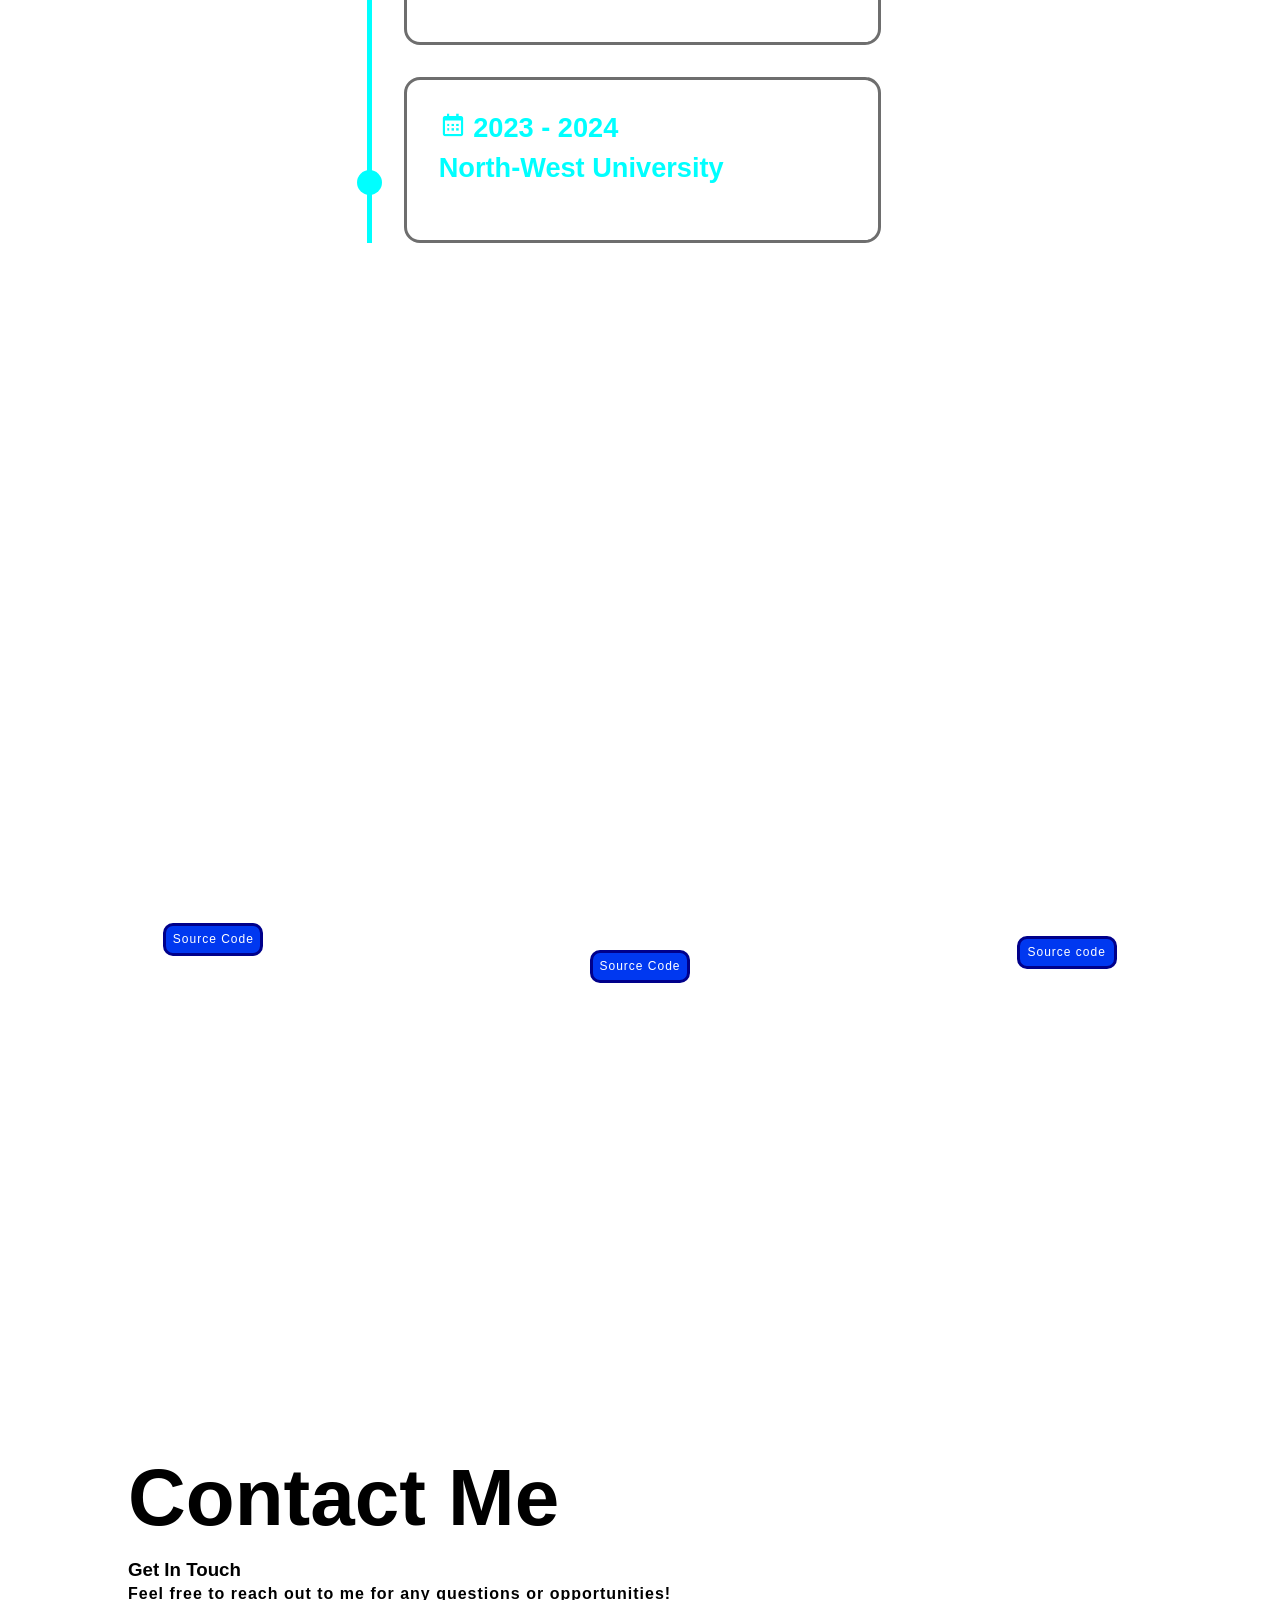
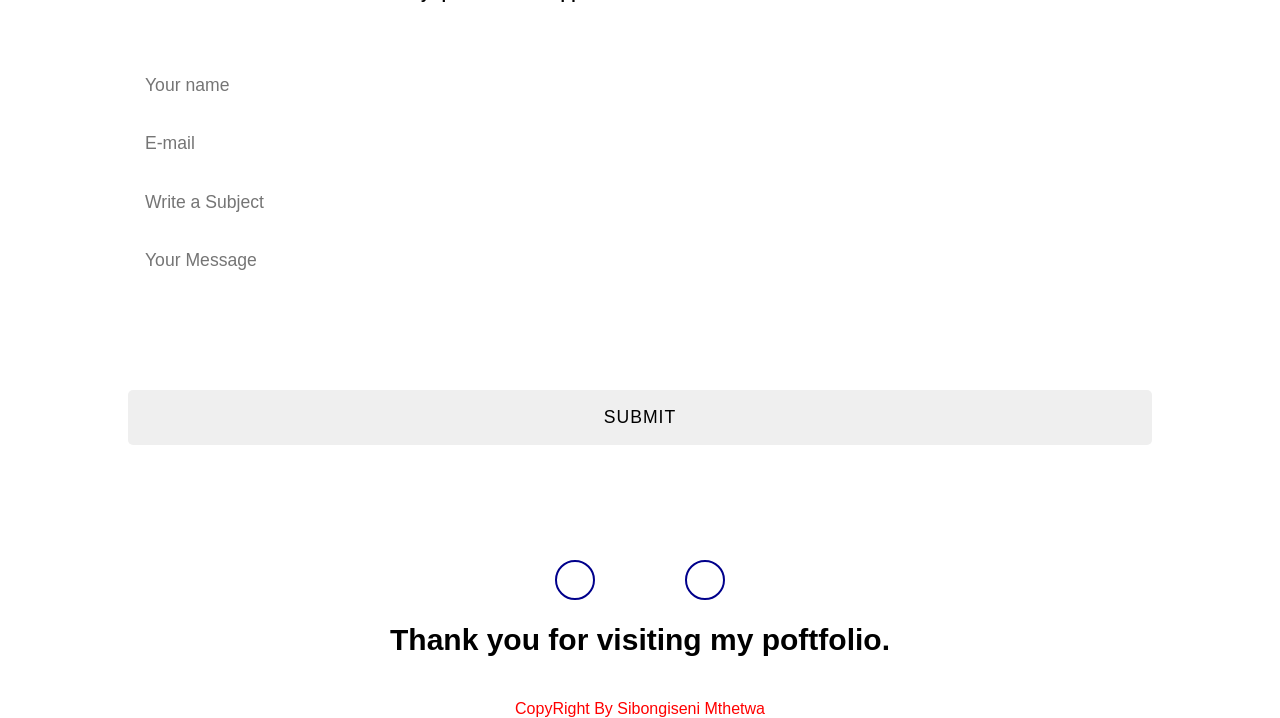
==== commit ba95999b: "Fixing my index file" ====
--- a/index.html
+++ b/index.html
@@ -12,12 +12,11 @@
 <body>
     <div class="container">
         <video autoplay loop muted plays-inline class="back-video">
-            <source src="/3130284-uhd_3840_2160_30fps.mp4" type="video/mp4">
+            <source src="/img/3130284-uhd_3840_2160_30fps.mp4" type="video/mp4">
         </video>
     </div>
     <header class="header">
         <a href="#" class="logo">Sibongiseni</a>
-
         <nav class="navbar">
             <a href="#home" class="active">Home</a>
             <a href="#about">About</a>
@@ -30,41 +29,36 @@
     <section id="home" class="Home">
         <div class="home-content">
             <h1>Hi, I am Sibongiseni Mthetwa</h1>
-            <h2>Data Analyst</h2>
-            <p>I am multi-skilled IT Professional with hands-on experience in Software development, and data analysis.
-                Proven track record of technical issues, developing user-friendly application, and interpreting data to guide strategic decision.
-                Skilled in troubleshooting hardware/software problems, writing clean code in Python and Java, and creating dashboards in Power BI.
-                Known for clear communication, adaptability, and drive for continous improvement.
-            </p>
+            <h2>Data Analyst || Software Developer</h2>
+            <p>Welcome to my personal website where I showcase my work and skills.</p>
             <div class="btn-box">
-                <a href="#">Hire Me</a>
-                <a href="#">Let's Talk</a>
+                <a href="#contact">Contact Me</a>
+                <a href="#portfolio">View My Work</a>
             </div>
         </div>
 
         <div class="home-sci">
-            <a href="#"><i class='bx bxl-facebook'></i></a>
-            <a href="#"><i class='bx bxl-instagram'></i></a>
-            <a href="#"><i class='bx bxl-linkedin'></i></a>
+            <a href="https://github.com/sibongiseni1"><i class='bx bxl-github'></i></a>
+            <a href="https://linkedin.com/in/sibongiseni-mthetwa-8a642125b"><i class='bx bxl-linkedin'></i></a>
         </div>
     </section>
 
 
     <section id="about" class="About">
         <div class="img">
-            <img src="DSC01112.JPG">
+            <img src="/img/DSC01112.JPG">
         </div>
         <div class="home-content">
             <h1>About Me</h1>
-            <h2>Full Stack <span>Developer</span></h2>
-            <p>I am a skilled web designer with over 2 years of experience in the Web Design industry.
-            My passion lies in creating captivating website designs and implementing them though frontend development.
-            I take pride staying up-to-date with the current design trends and leveraging my creativity to produce visually appealing and user-friendly websites.
-            Throughout my career, I have developed a deep understanding of user experience(UX) and user-interface(UI) principles.
-            I can provide clean code and pixel perfect desings. A responsive design makes your website accessible to all users, regardless of their device.</p>
+            <h2>Get to know me!</h2>
+            <p>Sibongiseni Mthetwa is a Data Analyst, Software developer, IT Support Technician - constantly evolving and passionate about learning new frontiers.</p>
+
+            <p>I specialize in creating systems and data-driven solutions. With a background in Software Developer, I combine analytical thinking and technical skills to deliver outstanding results.</p>
+             
+            <p>When I am not working, you can find me exploring new technologies, contributing to open-source projects.</p>
 
             <div class="btn-box1">
-                <a href="#">More About Me</a>
+                <a href="img/SIBONGISENI MTHETWA CV ATS.pdf">Resume</a>
             </div>
         </div>
     </section>
@@ -124,27 +118,27 @@
 
     <section id="portfolio" class="Portfolio">
         <div class="home-content">
-            <h1>My Portfolio</h1>
+            <h1>My Projects</h1>
             <div class="box">
                 <div class="card">
                     <i class="fa-solid fa-bars"></i>
-                    <h5>AI Development</h5>
+                    <h5>AI Chatbots</h5>
                     <div class="pra">
-                        <p>Created an AI chatbot for IT related queries</p>
+                        <p>AI chatbots for IT related queries</p>
                         <p style="text-align: center;">
-                        <a class="button" href="https://github.com/sibongiseni1/ChatBot-2025">Link to Github</a>
+                        <a class="button" href="https://github.com/sibongiseni1/ChatBot-2025">Source Code</a>
                         </p>
                     </div>
                 </div>
 
                 <div class="card">
                     <i class="fa-solid fa-bars"></i>
-                    <h5>Software development</h5>
+                    <h5>Website UPtime Monitor</h5>
                     <div class="pra">
-                        <p>Solving real life problem by running python script and JAVA.</p>
+                        <p>Checking website uptime by responding to status 200, otherwise the site is DOWN by running python script and JAVA.</p>
 
                         <p style="text-align: center;">
-                        <a class="button" href="#">Read More</a>
+                        <a class="button" href="https://github.com/sibongiseni1/Project2025">Source Code</a>
                         </p>
                     </div>
                 </div>
@@ -156,7 +150,7 @@
                         <p>Dealing with Data by using Extract, Transforming and Load(ETL) with using SQL queries, POWER BI</p>
 
                         <p style="text-align: center;">
-                        <a class="button" href="#">Read More</a>
+                        <a class="button" href="#">Source code</a>
                         </p>
                     </div>
                 </div>
@@ -168,9 +162,9 @@
     <section id="contact" class="Contact">
         </div>
         <div class="contact-form">
-            <h1>Contact <span>Me</span></h1>
-            <p>Let me Get You A <span>Beautiful</span> Website.</p>
-            <p>I am available for freelance work.</p>
+            <h1>Contact Me</h1>
+            <h3>Get In Touch</h3>
+            <p>Feel free to reach out to me for any questions or opportunities!</p>
             <form action="">
                 <input type="" placeholder="Your name" required>
                 <input type="email" name="email" id="" placeholder="E-mail" required>
@@ -181,11 +175,9 @@
         </div>
     </section>
     <footer>
-        <p>Sibongiseni Mthetwa</p>
-        <p>For more information - please contact me on: 0820886617</p>
+        <p>Thank you for visiting my poftfolio.</p>
         <div class="home-sci1">
-            <a href="#"><i class='bx bxl-facebook'></i></a>
-            <a href="#"><i class='bx bxl-instagram'></i></a>
+            <a href="#"><i class='bx bxl-github'></i></a>
             <a href="#"><i class='bx bxl-linkedin'></i></a>
         </div>
         <p class="end">CopyRight By Sibongiseni Mthetwa</p>
--- a/stylesheet.css
+++ b/stylesheet.css
@@ -135,6 +135,7 @@
     animation-delay: .2s;
 }
 
+
 .navbar a{
     font-size: 18px;
     color:white;
@@ -211,6 +212,7 @@
     font-size: 60px;
     font-weight: 700;
     line-height: 1.3;
+    left: 0;
 }
 
 .home-content h1::before{
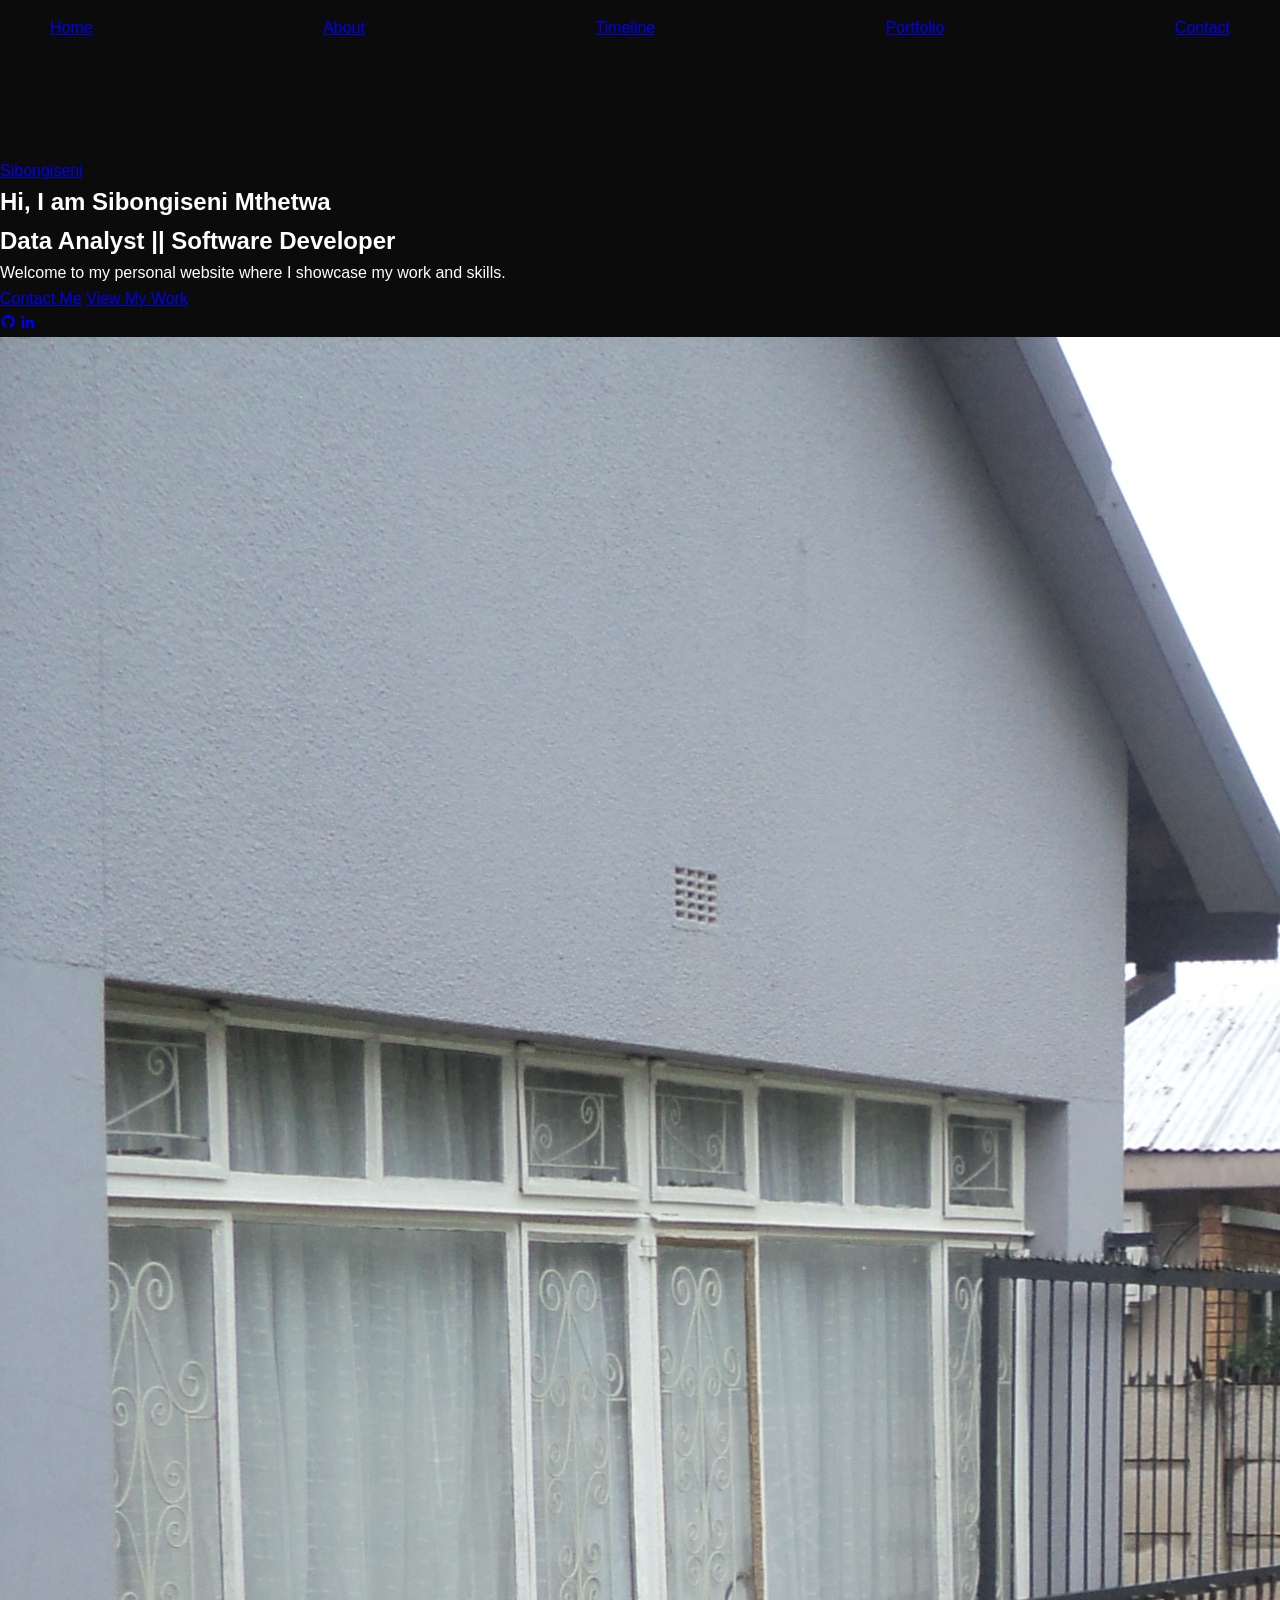
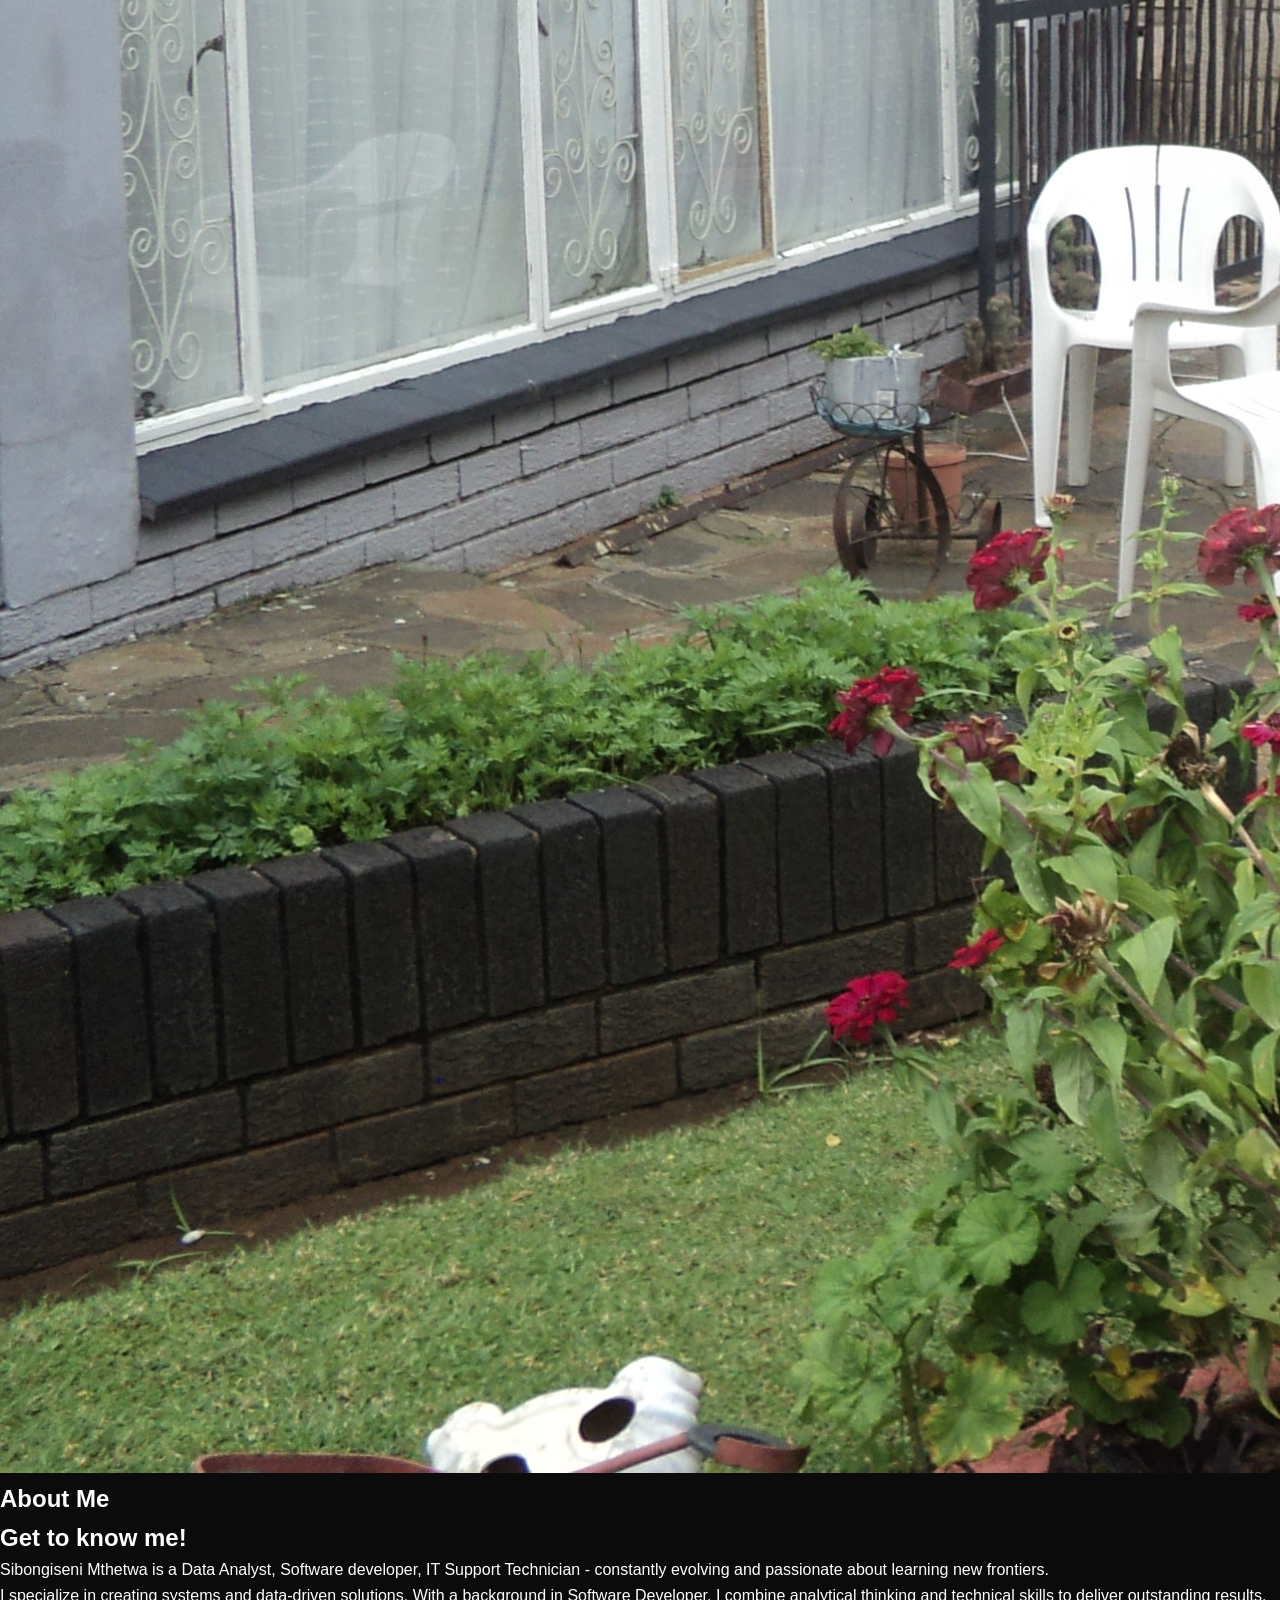
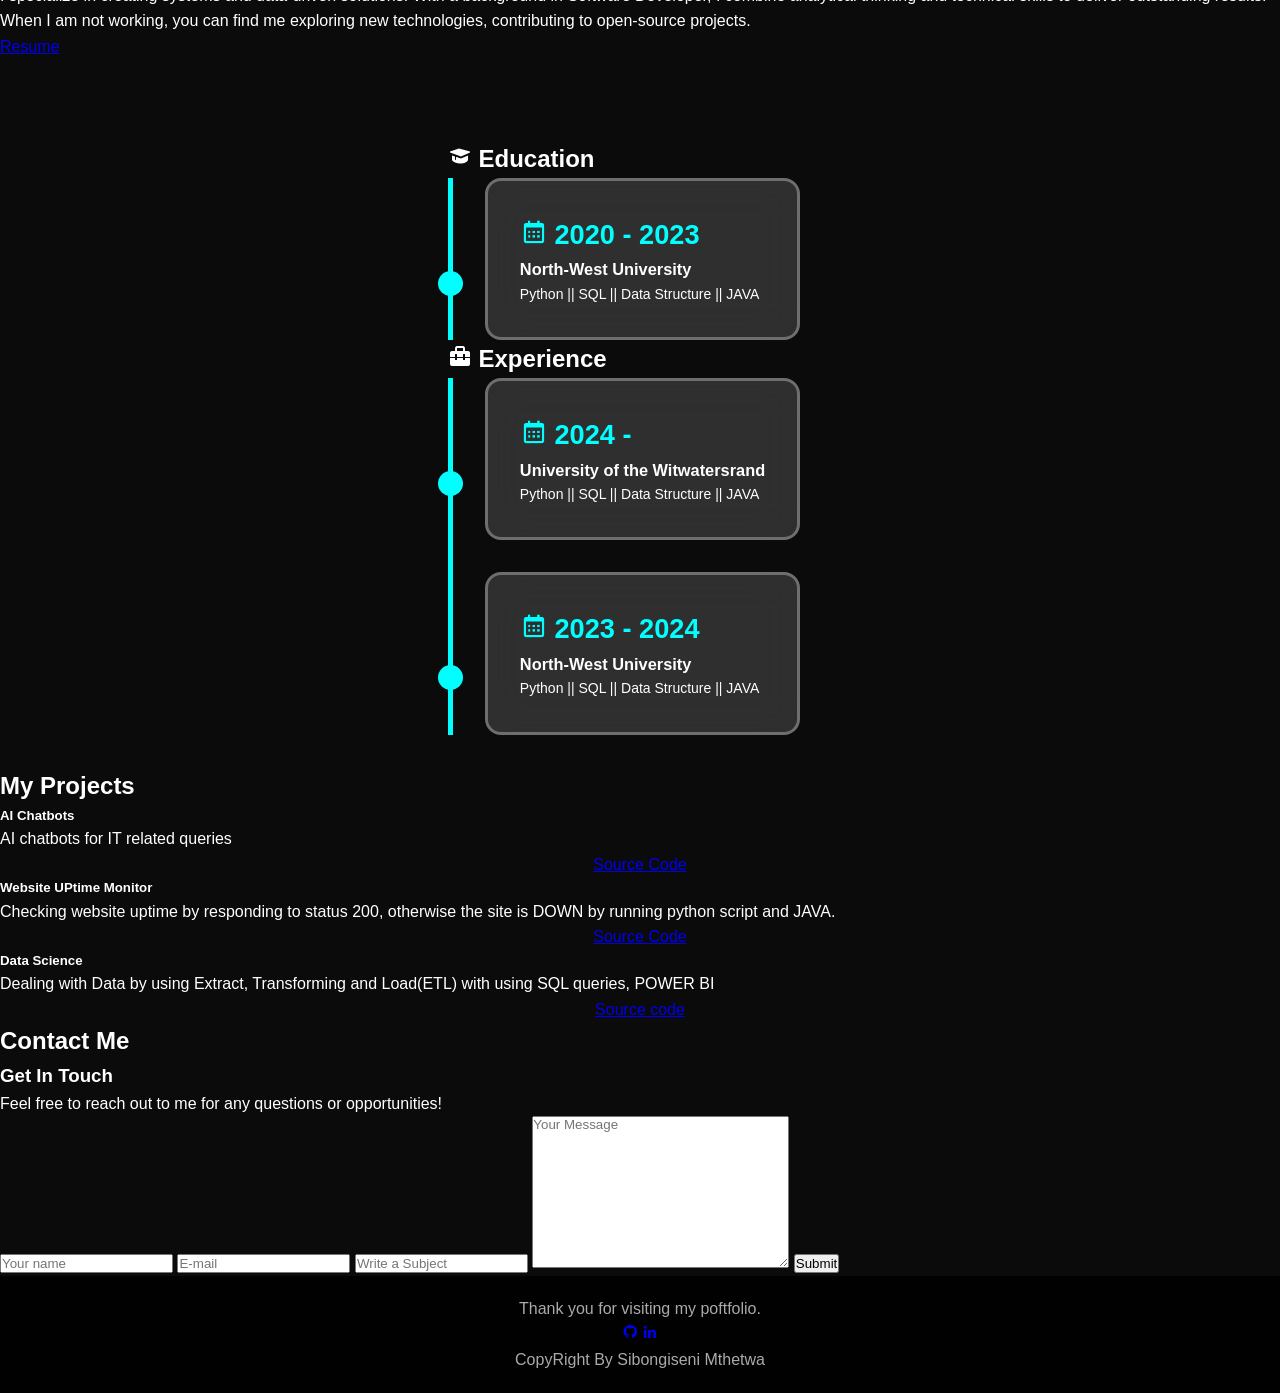
==== commit 7022e51a: "making changes" ====
--- a/index.html
+++ b/index.html
@@ -7,6 +7,7 @@
     <title>Sibongiseni Mthetwa</title>
     <link rel="stylesheet" href="stylesheet.css">
     <link href='https://unpkg.com/boxicons@2.1.4/css/boxicons.min.css' rel='stylesheet'>
+    <link rel="styleesheet" href="https://stackpath.bootstapcdn.com/font-awesome/4.7.0/css/font-awesome.min.css">
 
 </head>
 <body>
@@ -18,7 +19,7 @@
     <header class="header">
         <a href="#" class="logo">Sibongiseni</a>
         <nav class="navbar">
-            <a href="#home" class="active">Home</a>
+            <a href="#home-content" class="active">Home</a>
             <a href="#about">About</a>
             <a href="#timeline">Timeline</a>
             <a href="#portfolio">Portfolio</a>
--- a/stylesheet.css
+++ b/stylesheet.css
@@ -1,46 +1,311 @@
-@import url('https://fonts.googleapis.com/css2?family=Poppins:wght@300;400;500;600;700;800;900&display=swap');
-
-*{
+
+* {
     margin: 0;
     padding: 0;
     box-sizing: border-box;
-    font-family: Arial;
-}
-.Timeline{
-    min-height: 100vh;
+    font-family: 'Segoe UI', Tahoma, Geneva, Verdana, sans-serif;
+}
+
+body {
+    color: #fff;
+    background-color: #0b0b0b;
+    line-height: 1.6;
+}
+
+.hero {
+    position: relative;
+    height: 100vh;
+    width: 100%;
+    overflow: hidden;
+}
+
+.hero-video {
+    width: 100%;
+    height: 100%;
+    object-fit: cover;
+    position: fixed;
+    z-index: -1;
+}
+
+.hero-overlay {
+    position: absolute;
+    top: 0;
+    left: 0;
+    width: 100%;
+    height: 100%;
+    background: rgba(0, 0, 0, 0.55);
+}
+
+.hero-content {
+    position: absolute;
+    top: 50%;
+    left: 50%;
+    transform: translate(-50%, -50%);
+    text-align: center;
+    z-index: 2;
+    animation: fadeIn 2s ease-in-out;
+}
+
+.hero-content h1 {
+    font-size: 3rem;
+    margin-bottom: 20px;
+    letter-spacing: 2px;
+    text-transform: uppercase;
+    animation: slideInTop 1.5s ease forwards;
+}
+
+.hero-content p {
+    font-size: 1.2rem;
+    margin-bottom: 30px;
+    max-width: 700px;
+    animation: fadeIn 2s ease forwards 1s;
+}
+
+.hero-content .btn {
+    display: inline-block;
+    padding: 12px 28px;
+    margin: 5px;
+    font-size: 1rem;
+    color: #fff;
+    border: 2px solid #fff;
+    text-decoration: none;
+    border-radius: 25px;
+    transition: all 0.3s ease;
+}
+
+.hero-content .btn:hover {
+    background-color: #fff;
+    color: #0b0b0b;
+    transform: scale(1.05);
+}
+
+/* ------------------------- */
+/* NAVBAR STYLING */
+/* ------------------------- */
+.navbar {
+    position: absolute;
+    top: 0;
+    width: 100%;
+    padding: 15px 50px;
+    display: flex;
+    justify-content: space-between;
+    align-items: center;
+    z-index: 10;
+    transition: 0.5s;
+}
+
+.navbar.sticky {
+    position: fixed;
+    background: rgba(0, 0, 0, 0.85);
+    padding: 10px 50px;
+}
+
+.navbar .logo img {
+    height: 50px;
+    transition: 0.3s;
+}
+
+nav ul {
+    list-style: none;
+    display: flex;
+    align-items: center;
+}
+
+nav ul li {
+    position: relative;
+    margin-left: 25px;
+}
+
+nav ul li a {
+    color: #fff;
+    text-decoration: none;
+    padding: 8px 10px;
+    transition: 0.3s;
+    font-weight: 500;
+}
+
+nav ul li a:hover,
+nav ul li.active a {
+    color: #f0c040;
+}
+
+/* Dropdown Menu */
+.dropdown:hover .dropdown-menu {
+    opacity: 1;
+    visibility: visible;
+    transform: translateY(0);
+}
+
+.dropdown-menu {
+    position: absolute;
+    top: 38px;
+    left: 0;
+    background: rgba(0, 0, 0, 0.9);
+    padding: 10px 0;
+    list-style: none;
+    border-radius: 5px;
+    opacity: 0;
+    visibility: hidden;
+    transform: translateY(-20px);
+    transition: all 0.3s ease;
+    min-width: 180px;
+    z-index: 99;
+}
+
+.dropdown-menu li {
+    margin: 0;
+}
+
+.dropdown-menu li a {
+    display: block;
+    padding: 10px 20px;
+    color: #fff;
+}
+
+.dropdown-menu li a:hover {
+    background-color: #f0c040;
+    color: #0b0b0b;
+    border-radius: 5px;
+}
+
+/* ------------------------- */
+/* SECTION STYLING */
+/* ------------------------- */
+.section {
+    padding: 80px 10%;
+    background: #0b0b0b;
+    text-align: center;
+}
+
+.section h2 {
+    font-size: 2.5rem;
+    margin-bottom: 40px;
+    color: rgb(0,255,255);
+    animation: fadeIn 1.5s ease forwards;
+}
+
+/* Courses Grid */
+.courses-grid {
+    display: grid;
+    grid-template-columns: repeat(auto-fit, minmax(250px, 1fr));
+    gap: 30px;
+}
+
+.course-card {
+    background: rgba(255, 255, 255, 0.05);
+    padding: 25px;
+    border-radius: 15px;
+    transition: all 0.3s ease;
+}
+
+.course-card:hover {
+    background: rgb(0,255,255);
+    color: #0b0b0b;
+    transform: translateY(-10px);
+}
+
+.course-card h3 {
+    margin-bottom: 15px;
+}
+
+.course-card p {
+    font-size: 1rem;
+}
+
+/* ------------------------- */
+/* FOOTER */
+/* ------------------------- */
+footer {
+    padding: 20px 10%;
+    text-align: center;
+    background: rgba(0, 0, 0, 0.9);
+    color: #aaa;
+}
+
+/* ------------------------- */
+/* ANIMATIONS */
+/* ------------------------- */
+@keyframes fadeIn {
+    0% { opacity: 0; }
+    100% { opacity: 1; }
+}
+
+@keyframes slideInTop {
+    0% { transform: translateY(-50px); opacity: 0; }
+    100% { transform: translateY(0); opacity: 1; }
+}
+
+/* ------------------------- */
+/* RESPONSIVE DESIGN */
+/* ------------------------- */
+@media screen and (max-width: 1024px) {
+    .hero-content h1 {
+        font-size: 2.5rem;
+    }
+    nav ul li {
+        margin-left: 15px;
+    }
+}
+
+@media screen and (max-width: 768px) {
+    .navbar {
+        padding: 10px 20px;
+    }
+    .hero-content h1 {
+        font-size: 2rem;
+    }
+    .hero-content p {
+        font-size: 1rem;
+    }
+    .courses-grid {
+        grid-template-columns: 1fr;
+    }
+    nav ul {
+        flex-direction: column;
+        background: rgba(0,0,0,0.95);
+        position: fixed;
+        top: 0;
+        right: -100%;
+        height: 100vh;
+        width: 250px;
+        padding-top: 80px;
+        transition: right 0.3s ease;
+    }
+    nav ul.active {
+        right: 0;
+    }
+}
+
+/* SECTION */
+.Timeline {
+    padding: 80px 12% 2rem;
     display: flex;
     justify-content: center;
     align-items: center;
-    padding: 2rem 12% 2rem;
-    color: white;
-}
-.timeline-row{
+}
+
+.timeline-col{
     display: grid;
     grid-template-columns: repeat(auto-fit, minmax(300px, 1fr));
 }
 
-.header{
-    font-size: 2.5rem;
-    margin: 2rem 0;
-    display: flex;
-    align-items: center;
-    gap: 1rem;
-}
-
-.header i{
-    font-size: 4rem;
-}
-
+.timeline-box{
+    display: flex;
+    flex-direction: column;
+    gap: 2rem;
+    border-left: 5px solid rgb(0,255,255);
+
+}
 .content-box{
     position: relative;
     display: flex;
     flex-direction: column;
-    gap: 0.5rem;
+    gap: 0.5;
     padding: 2rem;
     margin: 0 2rem;
     background-color: rgba(255, 255, 255, 0.15);
     backdrop-filter: blur(20px);
-    border: 3px solid rgb(110, 110, 110);
+    border: 3px solid rgb(110,110,110);
     border-radius: 1rem;
     font-size: 14px;
     transition: 0.4s ease;
@@ -49,7 +314,7 @@
 
 .date{
     font-size: 1.7rem;
-    color: rgb(0, 255, 255);
+    color: rgb(0,255,255);
     font-weight: 700;
 }
 
@@ -58,522 +323,94 @@
     content: '';
     width: 25px;
     height: 25px;
-    background-color: rgb(0, 255, 255);
+    background-color: rgb(0,255,255);
     border-radius: 50%;
     left: -50px;
     top: 90px;
 }
+
 .content-box:hover{
-    box-shadow: 0 0 25px rgb(0, 255, 255);
-    border: 3px solid rgb(0, 255, 255);
-}
-
-.timeline-box{
-    display: flex;
-    flex-direction: column;
-    gap: 2rem;
-    border-left: 5px solid rgb(0, 255, 255);
-}
-
-.content-box h3{
-    font-size: 1.7rem;
-    color: rgb(0, 255, 255);
-    font-weight: 700;
-}
-
-
-.container{
+    box-shadow: 0 0 25px rgb(0,255,255);
+    border: 3px solid rgb(0,255,255);
+}
+
+.section-title {
+    font-size: 2.8rem;
+    margin-bottom: 40px;
+    font-weight: 600;
+}
+
+/* ACCORDION */
+.accordion {
+    max-width: 900px;
+}
+
+/* ITEM */
+.accordion-item {
+    border-bottom: 2px solid #1f4fd8;
+}
+
+/* HEADER */
+.accordion-header {
     width: 100%;
-    height: 100vh;
-    position: relative;
-    padding: 2em;
-    display: flex;
-    align-items: center;
-    justify-content:center;
-}
-
-.back-video{
-    position: fixed;
-    right: 0;
-    bottom: 0;
-    width: 100%;
-    height: 100%;
-    object-fit: cover;
-    z-index: -1;
-}
-
-.header {
-    position: fixed;
-    top: 0;
-    left: 0;
-    width: 100%;
-    padding: 20px 10px;
-    background-color: transparent;
+    background: none;
+    border: none;
+    padding: 22px 10px;
+    font-size: 1.1rem;
+    font-weight: 600;
+    text-align: left;
+    color: #1f4fd8;
     display: flex;
     justify-content: space-between;
     align-items: center;
-    z-index: 100;
-}
-
-.logo {
-    position: relative;
-    font-size: 25px;
-    color: white;
-    text-decoration: none;
-    font-weight: 600;
-}
-
-.logo::before{
-    content: '';
-    position: absolute;
-    top: 0;
-    right: 0;
-    width: 100%;
-    height: 100%;
-    background:green;
-    animation:showRight 1s ease forwards;
-    animation-delay: .2s;
-}
-
-
-.navbar a{
-    font-size: 18px;
-    color:white;
-    text-decoration: none;
-    font-weight: 500;
-    margin-left: 35px;
-    transition: .3s;
-}
-
-.navbar a:hover,
-.navbar a.active {
-    color:green;
-}
-
-section {
-    min-height: 100vh;
-    display: flex;
-    justify-content:left;
-    align-items:center;
-}
-
-
-.Home {
-    height: 100vh;
-    background-size:cover;
-    background-position: right;
-    display: flex;
-    align-items: center;
-    padding: 0 10%;
-    grid-template-columns: repeat(2, 2fr);
-    grid-gap: 6rem;
-}
-
-.Contact {
-    height: 100vh;
-   /* background: url('Profile.png') no-repeat ;*/
-    background-size:cover;
-    background-position: right;
-    display: flex;
-    align-items: center;
-    padding: 0 10%;
-}
-
-.Services {
-    height: 100vh;
-   /* background: url('Profile.png') no-repeat ;*/
-    background-size:cover;
-    background-position: right;
-    display: flex;
-    align-items: center;
-    padding: 0 10%;
-}
-
-.About {
-    height: 100vh;
-    background-size:cover;
-    background-position: right;
-    display: flex;
-    align-items: center;
-    padding: 0 10%;
-    justify-content: space-around;
-}
-
-span {
-    color:red;
-}
-
-.home-content {
-    max-width: 2000px;
-    color: white;
-}
-
-.home-content h1{
-    font-size: 60px;
-    font-weight: 700;
-    line-height: 1.3;
-    left: 0;
-}
-
-.home-content h1::before{
-    content: '';
-    position: absolute;
-    top: 0;
-    right: 0;
-    width: 100%;
-    height: 100%;
-    background: green;
-    animation:showRight 1s ease forwards;
-    animation-delay: .2s;
-}
-
-
-.home-content h2 {
-    font-size: 30px;
-    font-weight: 500;
-    color: #0004f0;
-}
-
-.home-content p{
-    font-size: 20px;
-    margin: 20px 0 40px;
-
-}
-
-.home-content .btn-box {
-    display: flex;
-    justify-content: space-between;
-    width: 345px;
-    height: 50px;
-}
-
-.home-content .btn-box::before{
-    content: '';
-    position: absolute;
-    top: 0;
-    right: 0;
-    width: 100%;
-    height: 100%;
-    background: #00abf0;
-    animation:showRight 1s ease forwards;
-    animation-delay: .2s;
-}
-
-.btn-box a{
-    display: inline-flex;
-    position: relative;
-    justify-content: center;
-    align-items: center;
-    width: 150px;
-    height: 100%;
-    background: #0038f0;
-    border: 2px solid darkblue;
-    border-radius: 8px;
-    font-size: 19px;
-    color: white;
-    text-decoration: none;
-    font-weight: 600;
-    letter-spacing: 1px;
-    z-index: 1;
+    cursor: pointer;
+    transition: color 0.3s ease;
+}
+
+.accordion-header:hover {
+    color: #0b1f33;
+}
+
+/* ICON */
+.accordion-header .icon {
+    transition: transform 0.3s ease;
+    font-size: 1.2rem;
+}
+
+/* CONTENT */
+.accordion-content {
+    max-height: 0;
     overflow: hidden;
-}
-
-
-.btn-box1 a{
-    display: inline-flex;
-    position: relative;
-    justify-content: center;
-    align-items: center;
-    width: 200px;
-    height: 100%;
-    background: #0038f0;
-    border: 2.2px solid darkblue;
-    border-radius: 10px;
-    font-size: 15px;
-    color: white;
-    text-decoration: none;
-    font-weight: 400;
-    letter-spacing: 1px;
-    z-index: 1;
-    overflow: hidden;
-}
-
-
-.btn-box a:nth-child(2){
-    background: transparent;
-    color: white;
-}
-
-.btn-box a::before {
-    content: '';
-    position: absolute;
-    top: 0;
-    left: 0;
-    width: 0;
-    height: 100%;
-    background:darkblue;
-    z-index: -1;
-    transition: .3s;
-}
-
-.btn-box1 a::before {
-    content: '';
-    position: absolute;
-    top: 0;
-    left: 0;
-    width: 0;
-    height: 100%;
-    background:darkblue;
-    z-index: -1;
-    transition: .3s;
-}
-
-.btn-box a:hover:before {
-    width: 100%;
-}
-
-.btn-box1 a:hover:before {
-    width: 100%;
-}
-
-.btn-box a:hover {
-    color: #00abf0;
-}
-
-.home-sci {
-    position: absolute;
-    bottom: 40px;
-    width: 170px;
-    display: flex;
-    justify-content: space-between;
-
-}
-
-.home-sci a{
-    position: relative;
-    display: flex;
-    justify-content: center;
-    align-items: center;
-    width: 40px;
-    height: 40px;
-    background: transparent;
-    border:  2px solid darkblue;
-    border-radius: 50%;
-    font-size: 20px;
-    color: white;
-    text-decoration: none;
-    z-index: 1;
-    overflow: hidden;
-    transition: .3s;
-}
-
-.home-sci a::before {
-    content: '';
-    position: absolute;
-    top: 0;
-    left: 0;
-    width: 0;
-    height: 100%;
-    background:#1800f0;
-    z-index: -1;
-    transition: .3s;
-}
-
-.home-sci a:hover::before {
-    width: 100%;
-}
-
-
-/*KEYFRAMES ANIMATION*/
-@keyframes showRight {
-    100% {
-        width: 0;
-    }
-}
-
-.About img{
-    height: auto;
-    width: 430px;
-    
-}
-
-.Services .home-content h1{
-    text-align: center;
-    margin-top: 150px;
-}
-
-.box{
-    display: flex;
-    justify-content: center;
-    align-items: center;
-    min-height: 500px;
-}
-
-.card{
-    margin: 15px;
-    width: 50%;
-    box-sizing: border-box;
-    float: left;
-    text-align: center;
-    border-radius: 20px;
-    cursor: pointer;
-    padding-top:10px;
-    box-shadow: 0 14px 28px white;
-    transition: .4s;
-}
-
-.card:hover{
-    box-shadow: 0 3px 6px rgba(0,0,0,0.16),
-    0 3px 6px rgba(0,0,0,0.23);
-    transform: translate(0px, -8px);
-}
-
-h5{
-    font-size: 20px;
-}
-
-.pra p{
-    font-size: 16px;
-    line-height: 27px;
-    margin-bottom: auto;
-}
-
-.button{
-    display: inline-flex;
-    position: relative;
-    justify-content: center;
-    align-items: center;
-    width: 100px;
-    height: 100%;
-    background: #0038f0;
-    border: 3px solid darkblue;
-    border-radius: 10px;
-    font-size: 12px;
-    color: white;
-    text-decoration: none;
-    font-weight: 400;
-    letter-spacing: 1px;
-    z-index: 1;
-    overflow: hidden;
-}
-
-.button:hover {
-    background-color: transparent;
-}
-
-.Contact p{
-    font-size: 30px;
-    font-weight: bold;
-    margin-bottom: 25px;
-}
-
-footer{
-    position: relative;
-    width: 100%;
-    height: 100px;
-    display: flex;
-    flex-direction: column;
-    align-items: center;
-    justify-content: center;
-}
-
-footer p:nth-child(1){
-    font-size: 30px;
-    margin-bottom: 20px;
-    font-weight: bold;
-}
-footer p:nth-child(2){
-    font-size: 15px;
-    width: 600px;
-    text-align: center;
-    line-height: 20px;
-}
-
-
-.end{
-    position: absolute;
-    top: 100px;
-    color: red;
-}
-
-.home-sci1 {
-    position: absolute;
-    bottom: 100px;
-    width: 170px;
-    display: flex;
-    justify-content: space-between;
-
-}
-
-.home-sci1 a{
-    position: relative;
-    display: flex;
-    justify-content: center;
-    align-items: center;
-    width: 40px;
-    height: 40px;
-    background: transparent;
-    border:  2px solid darkblue;
-    border-radius: 50%;
-    font-size: 20px;
-    color: white;
-    text-decoration: none;
-    z-index: 1;
-    overflow: hidden;
-    transition: .3s;
-}
-
-.home-sci1 a::before {
-    content: '';
-    position: absolute;
-    top: 0;
-    left: 0;
-    width: 0;
-    height: 100%;
-    background:red;
-    z-index: -1;
-    transition: .3s;
-}
-
-.home-sci1 a:hover::before {
-    width: 100%;
-}
-
-
-.contact-form h1{
-    font-size: 80px;
-    margin-bottom: 15px;
-}
-
-.contact-form p{
-    letter-spacing: 1px;
-    line-height: 26px;
-    font-size: 1rem;
-    margin-bottom: 3.2rem;
-}
-
-.contact-form form{
-    position: relative;
-}
-
-.contact-form form input,form textarea{
-    width: 100%;
-    padding: 17px;
-    border: none;
-    outline: none;
-    font-size: 1.1rem;
-    margin-bottom: 0.2rem;
-    border-radius: 5px;
-}
-
-.contact-form textarea{
-    resize: none;
-    height: 150px;
-}
-
-.contact-form form .btn{
-    display: inline-block;
-    font-size: 1.1rem;
-    letter-spacing: 1px;
-    text-transform: uppercase;
+    transition: max-height 0.4s ease;
+    padding: 0 10px;
+}
+
+.accordion-content p {
+    padding: 15px 0;
+    font-size: 0.95rem;
+    color: #333;
+}
+
+/* ACTIVE STATE */
+.accordion-item.active .accordion-content {
+    max-height: 300px; /* enough for content */
+}
+
+.accordion-item.active .accordion-header .icon {
+    transform: rotate(180deg);
+}
+
+.accordion-item {
+    animation: fadeUp 0.6s ease forwards;
+}
+
+@keyframes fadeUp {
+    from {
+        opacity: 0;
+        transform: translateY(20px);
+    }
+    to {
+        opacity: 1;
+        transform: translateY(0);
+    }
 }
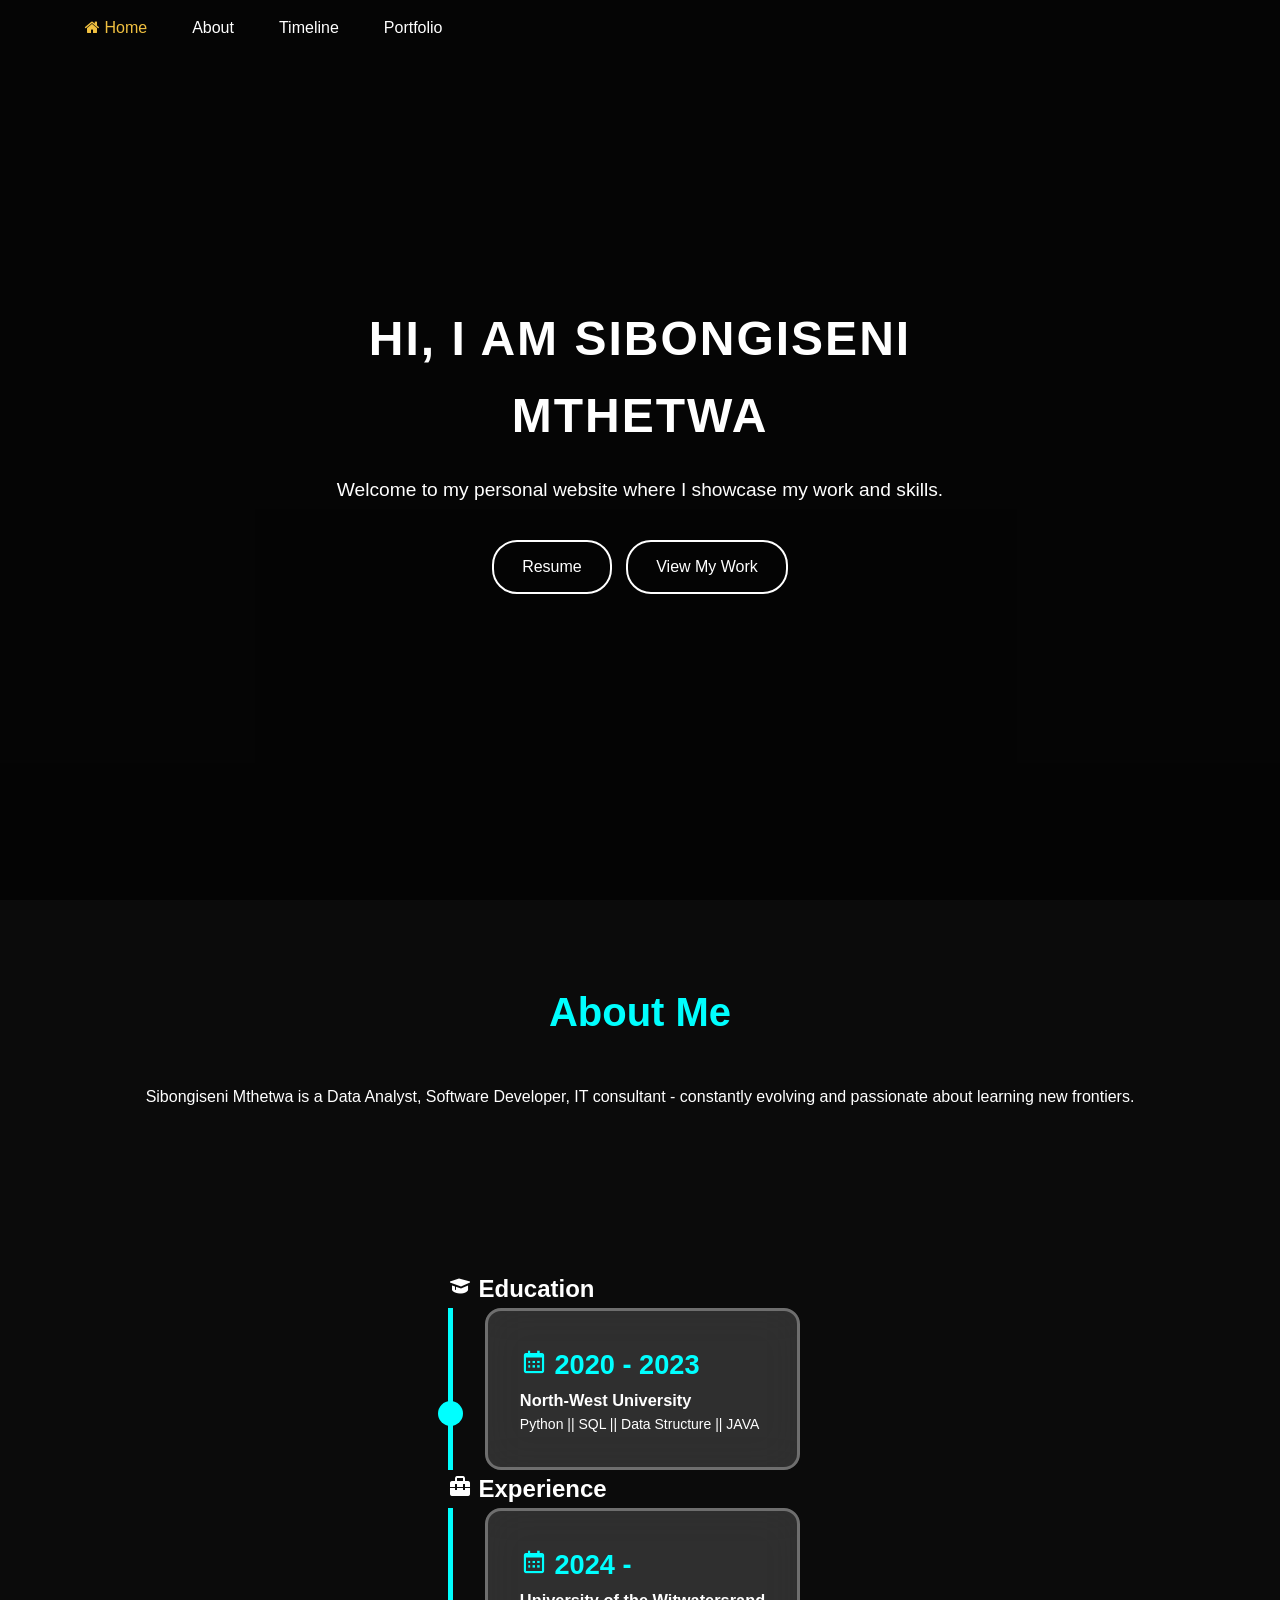
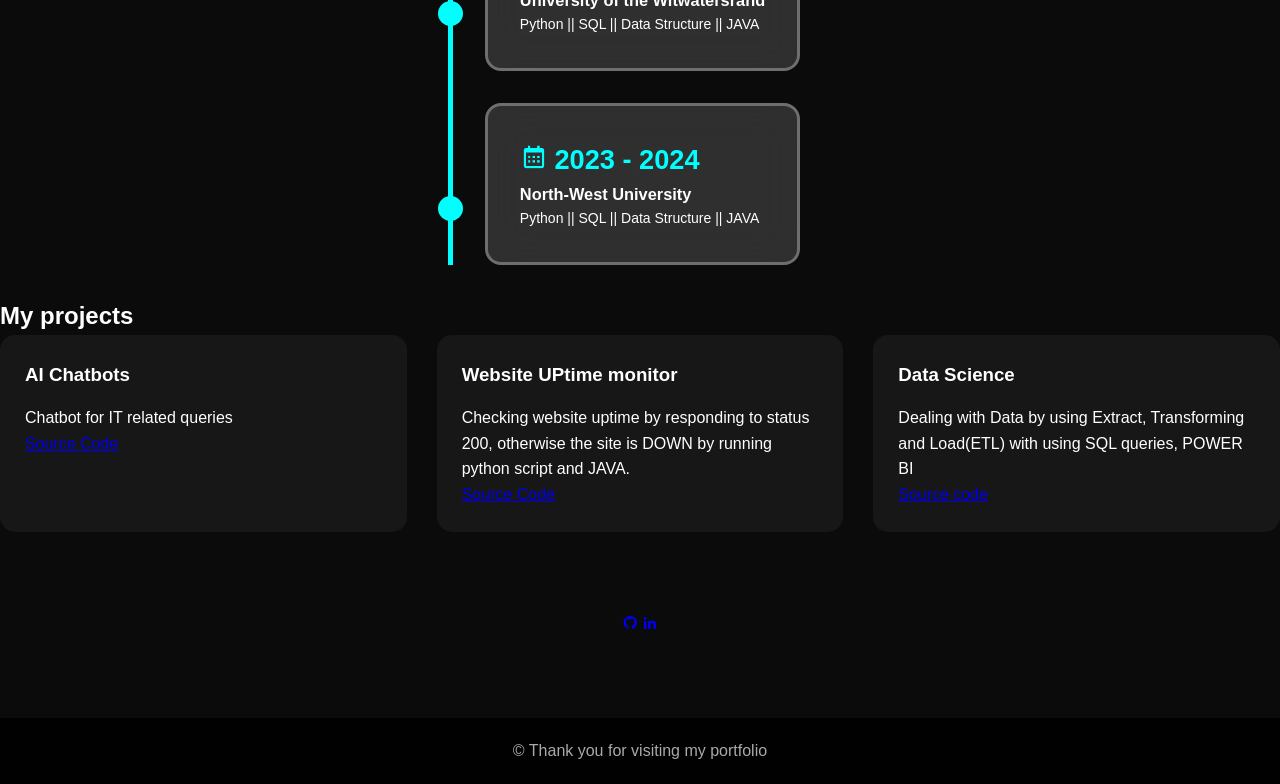
==== commit e73f6021: "making changes to index and stylesheet" ====
--- a/index.html
+++ b/index.html
@@ -1,188 +1,154 @@
 <!DOCTYPE html>
 <html lang="en">
-
 <head>
     <meta charset="UTF-8">
-    <meta name="viewport" content="width=device-width,initial-scale=1.0">
-    <title>Sibongiseni Mthetwa</title>
+    <meta name="viewport" content="width=device-width, initial-scale=1.0">
+    <title>School of Law</title>
+
+    <!-- CSS -->
     <link rel="stylesheet" href="stylesheet.css">
     <link href='https://unpkg.com/boxicons@2.1.4/css/boxicons.min.css' rel='stylesheet'>
-    <link rel="styleesheet" href="https://stackpath.bootstapcdn.com/font-awesome/4.7.0/css/font-awesome.min.css">
-
+    <link rel="stylesheet" href="https://stackpath.bootstrapcdn.com/font-awesome/4.7.0/css/font-awesome.min.css">
 </head>
 <body>
-    <div class="container">
-        <video autoplay loop muted plays-inline class="back-video">
-            <source src="/img/3130284-uhd_3840_2160_30fps.mp4" type="video/mp4">
-        </video>
+
+<!-- HERO SECTION WITH VIDEO -->
+<header class="hero">
+    <video autoplay muted loop playsinline class="hero-video">
+        <source src="img/3130284-uhd_3840_2160_30fps.mp4" type="video/mp4">
+    </video>
+    <div class="hero-overlay"></div>
+
+    <!-- NAVBAR -->
+    <div class="navbar">
+        <nav>
+            <ul>
+                <li class="active"><a href="#home"><i class="fa fa-home"></i> Home</a></li>
+                <li><a href="#about">About</a></li>
+                <li><a href="#timeline">Timeline</a></li>
+                <li><a href="#portfolio">Portfolio</a></li>
+            </ul>
+        </nav>
     </div>
-    <header class="header">
-        <a href="#" class="logo">Sibongiseni</a>
-        <nav class="navbar">
-            <a href="#home-content" class="active">Home</a>
-            <a href="#about">About</a>
-            <a href="#timeline">Timeline</a>
-            <a href="#portfolio">Portfolio</a>
-            <a href="#contact">Contact</a>
-        </nav>
-    </header>
 
-    <section id="home" class="Home">
-        <div class="home-content">
-            <h1>Hi, I am Sibongiseni Mthetwa</h1>
-            <h2>Data Analyst || Software Developer</h2>
-            <p>Welcome to my personal website where I showcase my work and skills.</p>
-            <div class="btn-box">
-                <a href="#contact">Contact Me</a>
-                <a href="#portfolio">View My Work</a>
+    <!-- HERO CONTENT -->
+    <div class="hero-content">
+        <h1>Hi, I am Sibongiseni Mthetwa</h1>
+        <p>Welcome to my personal website where I showcase my work and skills.</p>
+        <div class="buttons">
+            <a href="img/SIBONGISENI MTHETWA CV ATS.pdf" class="btn">Resume</a>
+            <a href="#portfolio" class="btn">View My Work</a>
+        </div>
+    </div>
+</header>
+
+<!-- ABOUT SECTION -->
+<section id="about" class="section">
+    <h2>About Me</h2>
+    <p>Sibongiseni Mthetwa is a Data Analyst, Software Developer, IT consultant - constantly evolving and passionate about learning new frontiers.</p>
+</section>
+
+<!-- OUR TEAM -->
+<section id="timeline" class="Timeline">
+    <div class="timeline-row">
+        
+        <div class="timeline-col">
+            <h2 class="heading">
+                <i class='bx bxs-graduation'></i>
+                Education
+            </h2>
+            
+            <div class="timeline-box">
+                <div class="content-box">
+                    <div class="date">
+                        <i class='bx bx-calendar'></i>
+                        2020 - 2023
+                    </div>
+                    <h3>North-West University</h3>
+                    <p>Python || SQL || Data Structure || JAVA</p>
+                </div>
+            </div>
+
+            
+
+        <div class="timeline-col">
+            <h2 class="heading">
+                <i class='bx bxs-briefcase-alt-2'></i>
+                Experience
+            </h2>
+                
+            <div class="timeline-box">
+                <div class="content-box">
+                    <div class="date">
+                        <i class='bx bx-calendar'></i>
+                        2024 - 
+                    </div>
+                    <h3>University of the Witwatersrand</h3>
+                    <p>Python || SQL || Data Structure || JAVA</p>
+                </div>
+
+                <div class="content-box">
+                    <div class="date">
+                        <i class='bx bx-calendar'></i>
+                        2023 - 2024
+                    </div>
+                    <h3>North-West University</h3>
+                    <p>Python || SQL || Data Structure || JAVA</p>
+                </div>
+
             </div>
         </div>
+    </div>
+</section>
 
-        <div class="home-sci">
-            <a href="https://github.com/sibongiseni1"><i class='bx bxl-github'></i></a>
-            <a href="https://linkedin.com/in/sibongiseni-mthetwa-8a642125b"><i class='bx bxl-linkedin'></i></a>
+<script>
+    document.querySelectorAll(".accordion-header").forEach(button => {
+        button.addEventListener("click", () => {
+            const item = button.parentElement;
+    
+            document.querySelectorAll(".accordion-item").forEach(i => {
+                if (i !== item) i.classList.remove("active");
+            });
+    
+            item.classList.toggle("active");
+        });
+    });
+    </script>
+
+<!-- COURSES SECTION -->
+<section id="portfolio" class="Portfolio">
+    <h2>My projects</h2>
+    <div class="courses-grid">
+        <div class="course-card">
+            <h3>AI Chatbots</h3>
+            <p>Chatbot for IT related queries</p>
+            <a class="button" href="https://github.com/sibongiseni1/ChatBot-2025">Source Code</a>
         </div>
-    </section>
+        <div class="course-card">
+            <h3>Website UPtime monitor</h3>
+            <p>Checking website uptime by responding to status 200, otherwise the site is DOWN by running python script and JAVA.</p>
+            <a class="button" href="https://github.com/sibongiseni1/Project2025">Source Code</a>
+        </div>
+        <div class="course-card">
+            <h3>Data Science</h3>
+            <p>Dealing with Data by using Extract, Transforming and Load(ETL) with using SQL queries, POWER BI</p>
+            <a class="button" href="#">Source code</a>
+        </div>
+    </div>
+</section>
 
+<!-- CONTACT SECTION -->
+<section id="contact" class="section">
+    <div class="home-sci1">
+        <a href="https://github.com/sibongiseni1"><i class='bx bxl-github'></i></a>
+        <a href="https://linkedin.com/in/sibongiseni-mthetwa-8a642125b"><i class='bx bxl-linkedin'></i></a>
+    </div>
+</section>
 
-    <section id="about" class="About">
-        <div class="img">
-            <img src="/img/DSC01112.JPG">
-        </div>
-        <div class="home-content">
-            <h1>About Me</h1>
-            <h2>Get to know me!</h2>
-            <p>Sibongiseni Mthetwa is a Data Analyst, Software developer, IT Support Technician - constantly evolving and passionate about learning new frontiers.</p>
-
-            <p>I specialize in creating systems and data-driven solutions. With a background in Software Developer, I combine analytical thinking and technical skills to deliver outstanding results.</p>
-             
-            <p>When I am not working, you can find me exploring new technologies, contributing to open-source projects.</p>
-
-            <div class="btn-box1">
-                <a href="img/SIBONGISENI MTHETWA CV ATS.pdf">Resume</a>
-            </div>
-        </div>
-    </section>
-
-    <section id="timeline" class="Timeline">
-        <div class="timeline-row">
-            
-            <div class="timeline-col">
-                <h2 class="heading">
-                    <i class='bx bxs-graduation'></i>
-                    Education
-                </h2>
-                
-                <div class="timeline-box">
-                    <div class="content-box">
-                        <div class="date">
-                            <i class='bx bx-calendar'></i>
-                            2020 - 2023
-                        </div>
-                        <h3>North-West University</h3>
-                        <p>Python || SQL || Data Structure || JAVA</p>
-                    </div>
-                </div>
-
-                
-
-            <div class="timeline-col">
-                <h2 class="heading">
-                    <i class='bx bxs-briefcase-alt-2'></i>
-                    Experience
-                </h2>
-                    
-                <div class="timeline-box">
-                    <div class="content-box">
-                        <div class="date">
-                            <i class='bx bx-calendar'></i>
-                            2024 - 
-                        </div>
-                        <h3>University of the Witwatersrand</h3>
-                        <p>Python || SQL || Data Structure || JAVA</p>
-                    </div>
-
-                    <div class="content-box">
-                        <div class="date">
-                            <i class='bx bx-calendar'></i>
-                            2023 - 2024
-                        </div>
-                        <h3>North-West University</h3>
-                        <p>Python || SQL || Data Structure || JAVA</p>
-                    </div>
-
-                </div>
-            </div>
-        </div>
-    </section>
-
-
-    <section id="portfolio" class="Portfolio">
-        <div class="home-content">
-            <h1>My Projects</h1>
-            <div class="box">
-                <div class="card">
-                    <i class="fa-solid fa-bars"></i>
-                    <h5>AI Chatbots</h5>
-                    <div class="pra">
-                        <p>AI chatbots for IT related queries</p>
-                        <p style="text-align: center;">
-                        <a class="button" href="https://github.com/sibongiseni1/ChatBot-2025">Source Code</a>
-                        </p>
-                    </div>
-                </div>
-
-                <div class="card">
-                    <i class="fa-solid fa-bars"></i>
-                    <h5>Website UPtime Monitor</h5>
-                    <div class="pra">
-                        <p>Checking website uptime by responding to status 200, otherwise the site is DOWN by running python script and JAVA.</p>
-
-                        <p style="text-align: center;">
-                        <a class="button" href="https://github.com/sibongiseni1/Project2025">Source Code</a>
-                        </p>
-                    </div>
-                </div>
-
-                <div class="card">
-                    <i class="fa-solid fa-user"></i>
-                    <h5>Data Science</h5>
-                    <div class="pra">
-                        <p>Dealing with Data by using Extract, Transforming and Load(ETL) with using SQL queries, POWER BI</p>
-
-                        <p style="text-align: center;">
-                        <a class="button" href="#">Source code</a>
-                        </p>
-                    </div>
-                </div>
-            </div>
-        </div>
-    </section>
-
-
-    <section id="contact" class="Contact">
-        </div>
-        <div class="contact-form">
-            <h1>Contact Me</h1>
-            <h3>Get In Touch</h3>
-            <p>Feel free to reach out to me for any questions or opportunities!</p>
-            <form action="">
-                <input type="" placeholder="Your name" required>
-                <input type="email" name="email" id="" placeholder="E-mail" required>
-                <input type="" placeholder="Write a Subject" required>
-                <textarea name="" id="" cols="30" rows="10" placeholder="Your Message" required></textarea>
-                <input type="submit" name="" value="Submit" class="btn">
-            </form>
-        </div>
-    </section>
-    <footer>
-        <p>Thank you for visiting my poftfolio.</p>
-        <div class="home-sci1">
-            <a href="#"><i class='bx bxl-github'></i></a>
-            <a href="#"><i class='bx bxl-linkedin'></i></a>
-        </div>
-        <p class="end">CopyRight By Sibongiseni Mthetwa</p>
-    </footer>
+<!-- FOOTER -->
+<footer>
+    <p>&copy; Thank you for visiting my portfolio</p>
+</footer>
 
 </body>
 </html>
--- a/stylesheet.css
+++ b/stylesheet.css
@@ -413,4 +413,4 @@
         opacity: 1;
         transform: translateY(0);
     }
-}+}
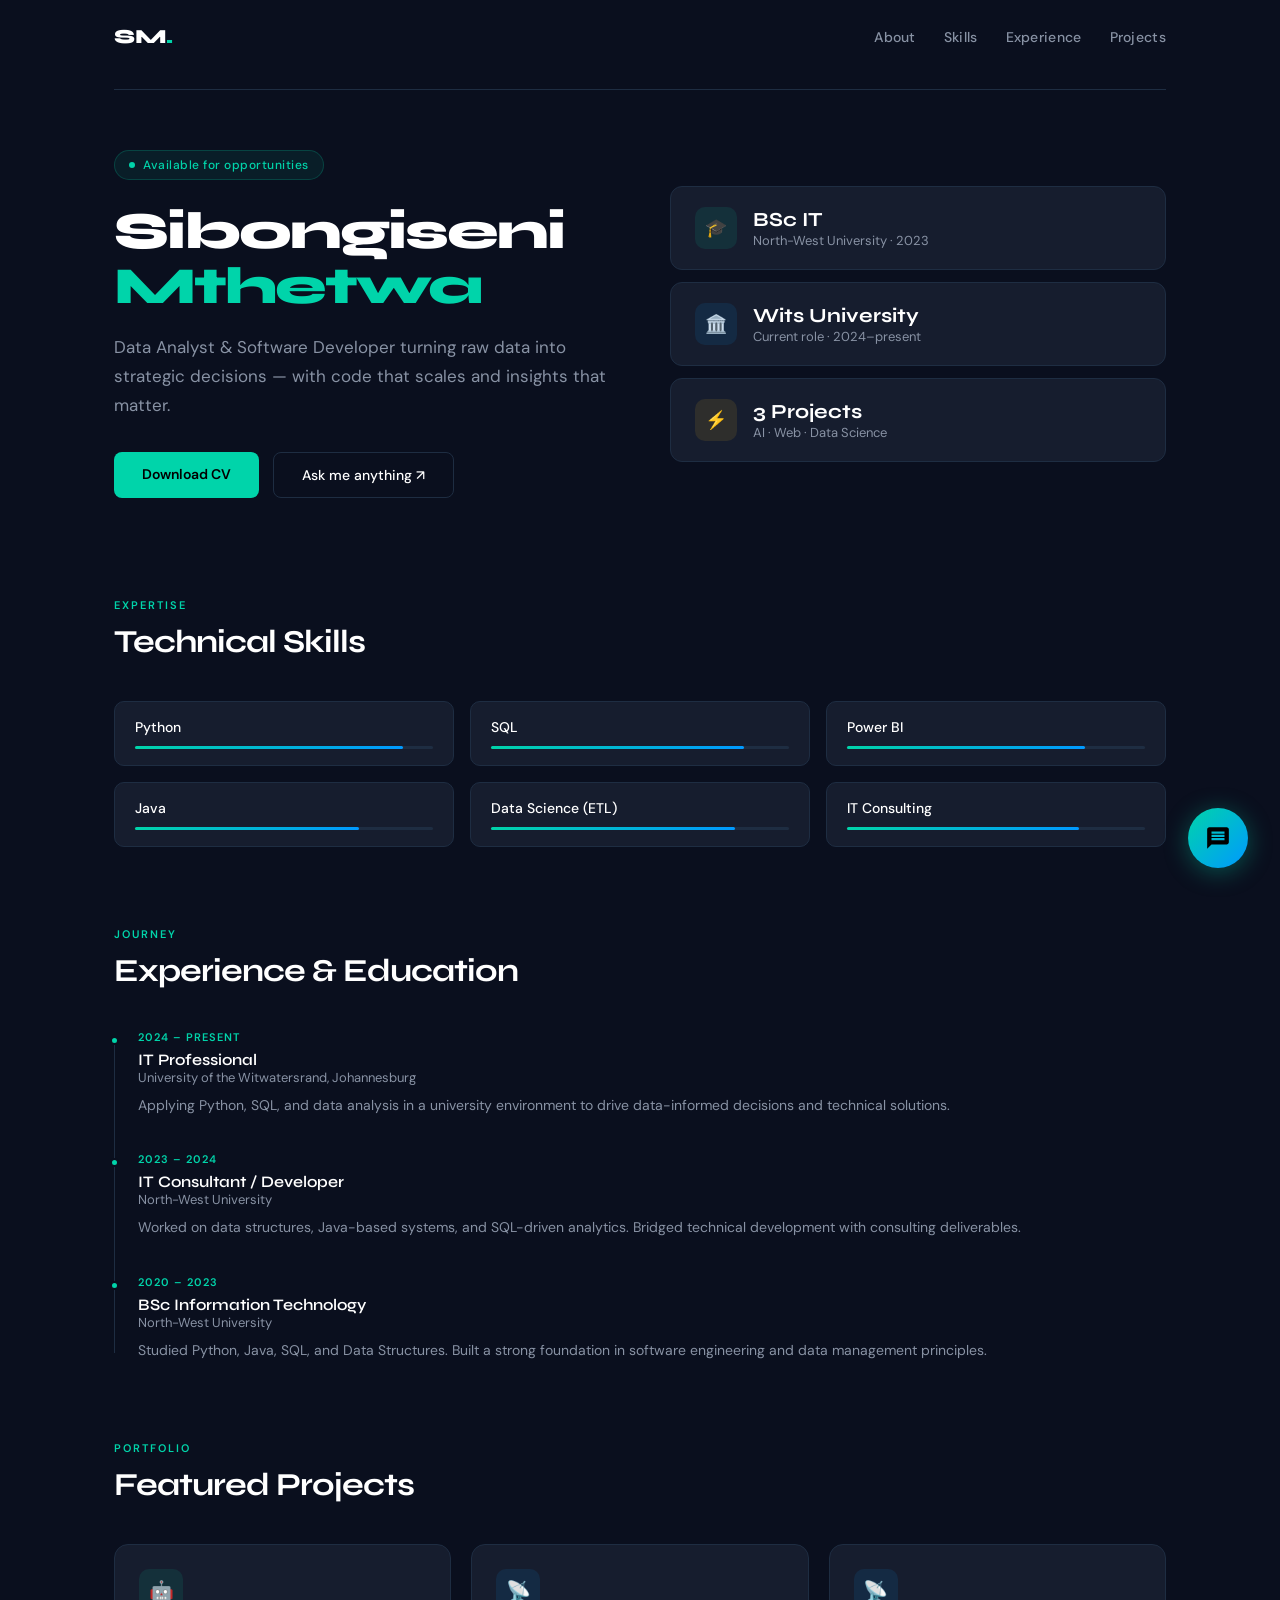
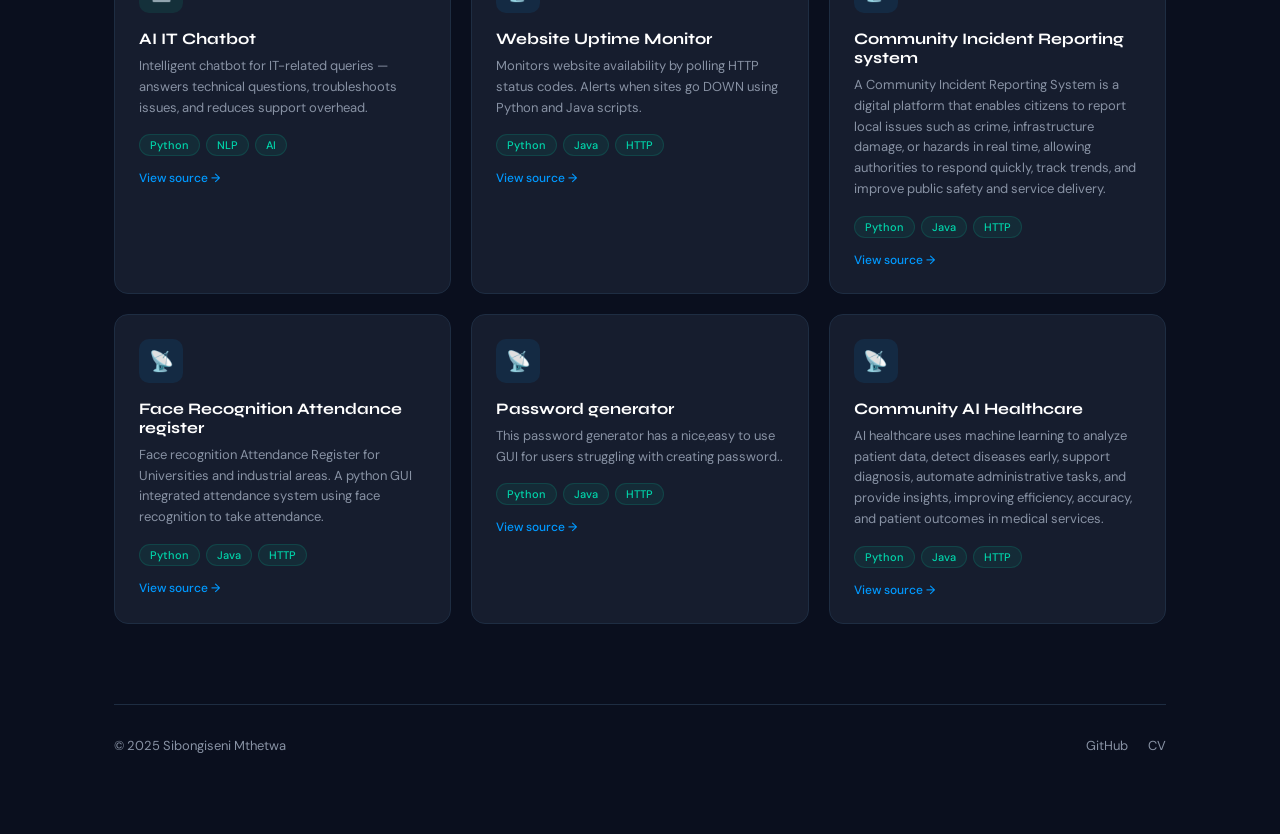
==== commit 63a5ea0d: "changing name" ====
--- a/index.html
+++ b/index.html
@@ -1,154 +1,554 @@
 <!DOCTYPE html>
-<html lang="en">
+<html>
 <head>
-    <meta charset="UTF-8">
-    <meta name="viewport" content="width=device-width, initial-scale=1.0">
-    <title>School of Law</title>
-
-    <!-- CSS -->
-    <link rel="stylesheet" href="stylesheet.css">
-    <link href='https://unpkg.com/boxicons@2.1.4/css/boxicons.min.css' rel='stylesheet'>
-    <link rel="stylesheet" href="https://stackpath.bootstrapcdn.com/font-awesome/4.7.0/css/font-awesome.min.css">
+<meta charset="UTF-8">
+<meta name="viewport" content="width=device-width, initial-scale=1.0">
+<link href="https://fonts.googleapis.com/css2?family=Syne:wght@400;500;600;700;800&family=DM+Sans:ital,wght@0,300;0,400;0,500;1,300&display=swap" rel="stylesheet">
+<style>
+*{margin:0;padding:0;box-sizing:border-box}
+:root{
+  --navy:#0a0f1e;
+  --navy2:#111827;
+  --accent:#00d4aa;
+  --accent2:#0099ff;
+  --text:#e8eaf0;
+  --muted:#8892a4;
+  --card:#161d2e;
+  --border:#1e2d42;
+  --chat-bg:#0d1420;
+}
+body{
+  font-family:'DM Sans',sans-serif;
+  background:var(--navy);
+  color:var(--text);
+  min-height:100vh;
+  overflow-x:hidden;
+}
+.site{max-width:1100px;margin:0 auto;padding:0 24px 80px;}
+
+nav{
+  display:flex;justify-content:space-between;align-items:center;
+  padding:24px 0 40px;
+  border-bottom:1px solid var(--border);
+  margin-bottom:60px;
+}
+.logo{font-family:'Syne',sans-serif;font-weight:800;font-size:20px;letter-spacing:-0.5px;color:#fff;}
+.logo span{color:var(--accent);}
+.nav-links{display:flex;gap:28px;}
+.nav-links a{
+  color:var(--muted);font-size:14px;font-weight:500;text-decoration:none;
+  transition:color 0.2s;letter-spacing:0.3px;
+}
+.nav-links a:hover{color:var(--accent);}
+
+.hero{
+  display:grid;grid-template-columns:1fr 1fr;gap:60px;align-items:center;
+  margin-bottom:100px;
+}
+.hero-badge{
+  display:inline-flex;align-items:center;gap:8px;
+  background:rgba(0,212,170,0.08);border:1px solid rgba(0,212,170,0.2);
+  color:var(--accent);font-size:12px;font-weight:500;
+  padding:6px 14px;border-radius:20px;margin-bottom:24px;letter-spacing:0.5px;
+}
+.dot{width:6px;height:6px;border-radius:50%;background:var(--accent);animation:pulse 2s infinite;}
+@keyframes pulse{0%,100%{opacity:1}50%{opacity:0.4}}
+.hero h1{
+  font-family:'Syne',sans-serif;font-weight:800;font-size:52px;
+  line-height:1.05;letter-spacing:-2px;color:#fff;margin-bottom:20px;
+}
+.hero h1 em{font-style:normal;color:var(--accent);}
+.hero p{color:var(--muted);font-size:17px;line-height:1.7;margin-bottom:32px;}
+.btns{display:flex;gap:14px;flex-wrap:wrap;}
+.btn-primary{
+  background:var(--accent);color:#000;font-weight:600;font-size:14px;
+  padding:13px 28px;border-radius:8px;text-decoration:none;
+  transition:opacity 0.2s;border:none;cursor:pointer;font-family:inherit;
+}
+.btn-primary:hover{opacity:0.85;}
+.btn-outline{
+  background:transparent;color:#fff;font-weight:500;font-size:14px;
+  padding:13px 28px;border-radius:8px;border:1px solid var(--border);
+  text-decoration:none;transition:border-color 0.2s;cursor:pointer;font-family:inherit;
+}
+.btn-outline:hover{border-color:var(--accent);}
+
+.hero-visual{
+  display:flex;flex-direction:column;gap:12px;
+}
+.stat-card{
+  background:var(--card);border:1px solid var(--border);border-radius:12px;
+  padding:20px 24px;display:flex;align-items:center;gap:16px;
+}
+.stat-icon{
+  width:42px;height:42px;border-radius:10px;
+  display:flex;align-items:center;justify-content:center;font-size:18px;flex-shrink:0;
+}
+.stat-icon.green{background:rgba(0,212,170,0.1);}
+.stat-icon.blue{background:rgba(0,153,255,0.1);}
+.stat-icon.amber{background:rgba(251,191,36,0.1);}
+.stat-val{font-family:'Syne',sans-serif;font-weight:700;font-size:20px;color:#fff;}
+.stat-label{font-size:13px;color:var(--muted);}
+
+section{margin-bottom:80px;}
+.section-label{
+  font-size:11px;font-weight:600;letter-spacing:2px;text-transform:uppercase;
+  color:var(--accent);margin-bottom:10px;
+}
+.section-title{
+  font-family:'Syne',sans-serif;font-weight:700;font-size:32px;
+  color:#fff;margin-bottom:40px;letter-spacing:-1px;
+}
+
+.skills-grid{display:grid;grid-template-columns:repeat(3,1fr);gap:16px;}
+.skill-chip{
+  background:var(--card);border:1px solid var(--border);border-radius:10px;
+  padding:16px 20px;transition:border-color 0.2s;
+}
+.skill-chip:hover{border-color:var(--accent);}
+.skill-name{font-weight:500;font-size:14px;color:#fff;margin-bottom:4px;}
+.skill-bar{height:3px;background:var(--border);border-radius:2px;margin-top:10px;}
+.skill-fill{height:3px;border-radius:2px;background:linear-gradient(90deg,var(--accent),var(--accent2));}
+
+.timeline{position:relative;padding-left:24px;}
+.timeline::before{
+  content:'';position:absolute;left:0;top:8px;bottom:8px;
+  width:1px;background:var(--border);
+}
+.tl-item{position:relative;margin-bottom:36px;}
+.tl-dot{
+  position:absolute;left:-28px;top:6px;
+  width:9px;height:9px;border-radius:50%;
+  background:var(--accent);border:2px solid var(--navy);
+}
+.tl-date{font-size:11px;color:var(--accent);font-weight:600;letter-spacing:1px;margin-bottom:6px;}
+.tl-role{font-family:'Syne',sans-serif;font-weight:600;font-size:16px;color:#fff;}
+.tl-org{font-size:13px;color:var(--muted);margin-bottom:8px;}
+.tl-desc{font-size:14px;color:var(--muted);line-height:1.6;}
+
+.projects-grid{display:grid;grid-template-columns:repeat(3,1fr);gap:20px;}
+.project-card{
+  background:var(--card);border:1px solid var(--border);border-radius:14px;
+  padding:24px;transition:transform 0.2s,border-color 0.2s;
+}
+.project-card:hover{transform:translateY(-3px);border-color:rgba(0,212,170,0.3);}
+.proj-icon{
+  width:44px;height:44px;border-radius:10px;
+  display:flex;align-items:center;justify-content:center;
+  font-size:20px;margin-bottom:16px;
+}
+.proj-title{font-family:'Syne',sans-serif;font-weight:700;font-size:16px;color:#fff;margin-bottom:8px;}
+.proj-desc{font-size:13px;color:var(--muted);line-height:1.6;margin-bottom:16px;}
+.proj-tags{display:flex;flex-wrap:wrap;gap:6px;}
+.tag{
+  font-size:11px;font-weight:500;padding:3px 10px;border-radius:20px;
+  background:rgba(0,212,170,0.08);color:var(--accent);border:1px solid rgba(0,212,170,0.15);
+}
+.proj-link{
+  display:inline-block;margin-top:14px;font-size:12px;color:var(--accent2);
+  text-decoration:none;font-weight:500;
+}
+.proj-link:hover{text-decoration:underline;}
+
+.chat-fab{
+  position:fixed;bottom:32px;right:32px;z-index:1000;
+  width:60px;height:60px;border-radius:50%;
+  background:linear-gradient(135deg,var(--accent),var(--accent2));
+  border:none;cursor:pointer;
+  display:flex;align-items:center;justify-content:center;
+  box-shadow:0 4px 24px rgba(0,212,170,0.35);
+  transition:transform 0.2s;
+}
+.chat-fab:hover{transform:scale(1.08);}
+.chat-fab svg{width:26px;height:26px;fill:#000;}
+
+.chat-panel{
+  position:fixed;bottom:104px;right:32px;z-index:999;
+  width:360px;max-height:520px;
+  background:var(--chat-bg);border:1px solid var(--border);border-radius:18px;
+  display:flex;flex-direction:column;overflow:hidden;
+  box-shadow:0 20px 60px rgba(0,0,0,0.6);
+  transform:scale(0.9) translateY(20px);
+  opacity:0;pointer-events:none;
+  transition:all 0.25s cubic-bezier(0.4,0,0.2,1);
+}
+.chat-panel.open{transform:scale(1) translateY(0);opacity:1;pointer-events:all;}
+.chat-header{
+  padding:18px 20px;border-bottom:1px solid var(--border);
+  display:flex;align-items:center;gap:12px;background:var(--card);
+}
+.chat-avatar{
+  width:38px;height:38px;border-radius:50%;
+  background:linear-gradient(135deg,var(--accent),var(--accent2));
+  display:flex;align-items:center;justify-content:center;
+  font-family:'Syne',sans-serif;font-weight:800;font-size:14px;color:#000;
+}
+.chat-header-info h3{font-size:14px;font-weight:600;color:#fff;}
+.chat-header-info p{font-size:11px;color:var(--accent);}
+.chat-status{width:7px;height:7px;background:var(--accent);border-radius:50%;animation:pulse 2s infinite;margin-left:auto;}
+
+.chat-msgs{
+  flex:1;overflow-y:auto;padding:16px;display:flex;flex-direction:column;gap:12px;
+}
+.chat-msgs::-webkit-scrollbar{width:4px;}
+.chat-msgs::-webkit-scrollbar-track{background:transparent;}
+.chat-msgs::-webkit-scrollbar-thumb{background:var(--border);border-radius:2px;}
+
+.msg{max-width:88%;display:flex;flex-direction:column;gap:4px;}
+.msg.user{align-self:flex-end;align-items:flex-end;}
+.msg.bot{align-self:flex-start;}
+.bubble{
+  padding:10px 14px;border-radius:14px;font-size:13px;line-height:1.55;
+}
+.msg.user .bubble{background:linear-gradient(135deg,var(--accent),var(--accent2));color:#000;font-weight:500;}
+.msg.bot .bubble{background:var(--card);color:var(--text);border:1px solid var(--border);}
+.msg-time{font-size:10px;color:var(--muted);}
+
+.chat-suggestions{
+  padding:8px 16px;display:flex;gap:8px;overflow-x:auto;flex-shrink:0;
+}
+.chat-suggestions::-webkit-scrollbar{display:none;}
+.suggestion{
+  white-space:nowrap;font-size:11px;font-weight:500;
+  padding:6px 12px;border-radius:20px;
+  border:1px solid var(--border);background:transparent;
+  color:var(--muted);cursor:pointer;transition:all 0.2s;font-family:inherit;
+}
+.suggestion:hover{border-color:var(--accent);color:var(--accent);}
+
+.chat-input-row{
+  padding:12px 16px;border-top:1px solid var(--border);display:flex;gap:10px;align-items:center;
+}
+#chatInput{
+  flex:1;background:var(--card);border:1px solid var(--border);border-radius:10px;
+  color:var(--text);font-size:13px;padding:10px 14px;font-family:inherit;outline:none;
+  transition:border-color 0.2s;
+}
+#chatInput:focus{border-color:var(--accent);}
+#chatInput::placeholder{color:var(--muted);}
+.send-btn{
+  width:38px;height:38px;border-radius:10px;flex-shrink:0;
+  background:linear-gradient(135deg,var(--accent),var(--accent2));
+  border:none;cursor:pointer;display:flex;align-items:center;justify-content:center;
+  transition:opacity 0.2s;
+}
+.send-btn:hover{opacity:0.85;}
+.send-btn svg{width:16px;height:16px;fill:#000;}
+
+.typing{display:flex;gap:4px;padding:4px 0;}
+.typing span{
+  width:5px;height:5px;border-radius:50%;background:var(--muted);
+  animation:bounce 1.2s ease-in-out infinite;
+}
+.typing span:nth-child(2){animation-delay:0.15s;}
+.typing span:nth-child(3){animation-delay:0.3s;}
+@keyframes bounce{0%,80%,100%{transform:translateY(0)}40%{transform:translateY(-6px)}}
+
+footer{
+  border-top:1px solid var(--border);padding-top:32px;
+  display:flex;justify-content:space-between;align-items:center;
+}
+.footer-text{font-size:13px;color:var(--muted);}
+.footer-links{display:flex;gap:20px;}
+.footer-links a{
+  font-size:13px;color:var(--muted);text-decoration:none;
+  transition:color 0.2s;
+}
+.footer-links a:hover{color:var(--accent);}
+
+@media(max-width:700px){
+  .hero{grid-template-columns:1fr;gap:40px;}
+  .hero h1{font-size:38px;}
+  .skills-grid{grid-template-columns:1fr 1fr;}
+  .projects-grid{grid-template-columns:1fr;}
+  .chat-panel{width:calc(100vw - 32px);right:16px;}
+  .chat-fab{bottom:20px;right:20px;}
+}
+</style>
 </head>
 <body>
-
-<!-- HERO SECTION WITH VIDEO -->
-<header class="hero">
-    <video autoplay muted loop playsinline class="hero-video">
-        <source src="img/3130284-uhd_3840_2160_30fps.mp4" type="video/mp4">
-    </video>
-    <div class="hero-overlay"></div>
-
-    <!-- NAVBAR -->
-    <div class="navbar">
-        <nav>
-            <ul>
-                <li class="active"><a href="#home"><i class="fa fa-home"></i> Home</a></li>
-                <li><a href="#about">About</a></li>
-                <li><a href="#timeline">Timeline</a></li>
-                <li><a href="#portfolio">Portfolio</a></li>
-            </ul>
-        </nav>
-    </div>
-
-    <!-- HERO CONTENT -->
-    <div class="hero-content">
-        <h1>Hi, I am Sibongiseni Mthetwa</h1>
-        <p>Welcome to my personal website where I showcase my work and skills.</p>
-        <div class="buttons">
-            <a href="img/SIBONGISENI MTHETWA CV ATS.pdf" class="btn">Resume</a>
-            <a href="#portfolio" class="btn">View My Work</a>
-        </div>
-    </div>
-</header>
-
-<!-- ABOUT SECTION -->
-<section id="about" class="section">
-    <h2>About Me</h2>
-    <p>Sibongiseni Mthetwa is a Data Analyst, Software Developer, IT consultant - constantly evolving and passionate about learning new frontiers.</p>
-</section>
-
-<!-- OUR TEAM -->
-<section id="timeline" class="Timeline">
-    <div class="timeline-row">
-        
-        <div class="timeline-col">
-            <h2 class="heading">
-                <i class='bx bxs-graduation'></i>
-                Education
-            </h2>
-            
-            <div class="timeline-box">
-                <div class="content-box">
-                    <div class="date">
-                        <i class='bx bx-calendar'></i>
-                        2020 - 2023
-                    </div>
-                    <h3>North-West University</h3>
-                    <p>Python || SQL || Data Structure || JAVA</p>
-                </div>
-            </div>
-
-            
-
-        <div class="timeline-col">
-            <h2 class="heading">
-                <i class='bx bxs-briefcase-alt-2'></i>
-                Experience
-            </h2>
-                
-            <div class="timeline-box">
-                <div class="content-box">
-                    <div class="date">
-                        <i class='bx bx-calendar'></i>
-                        2024 - 
-                    </div>
-                    <h3>University of the Witwatersrand</h3>
-                    <p>Python || SQL || Data Structure || JAVA</p>
-                </div>
-
-                <div class="content-box">
-                    <div class="date">
-                        <i class='bx bx-calendar'></i>
-                        2023 - 2024
-                    </div>
-                    <h3>North-West University</h3>
-                    <p>Python || SQL || Data Structure || JAVA</p>
-                </div>
-
-            </div>
-        </div>
-    </div>
-</section>
+<div class="site">
+  <nav>
+    <div class="logo">SM<span>.</span></div>
+    <div class="nav-links">
+      <a href="#about" onclick="scroll(event,'about')">About</a>
+      <a href="#skills" onclick="scroll(event,'skills')">Skills</a>
+      <a href="#experience" onclick="scroll(event,'experience')">Experience</a>
+      <a href="#projects" onclick="scroll(event,'projects')">Projects</a>
+    </div>
+  </nav>
+
+  <section class="hero">
+    <div>
+      <div class="hero-badge"><span class="dot"></span> Available for opportunities</div>
+      <h1>Sibongiseni<br><em>Mthetwa</em></h1>
+      <p>Data Analyst &amp; Software Developer turning raw data into strategic decisions — with code that scales and insights that matter.</p>
+      <div class="btns">
+        <a class="btn-primary" href="https://sibongiseni1.github.io/Personal-Website/img/SIBONGISENI MTHETWA CV ATS.pdf" target="_blank">Download CV</a>
+        <button class="btn-outline" onclick="openChat()">Ask me anything ↗</button>
+      </div>
+    </div>
+    <div class="hero-visual">
+      <div class="stat-card">
+        <div class="stat-icon green">🎓</div>
+        <div><div class="stat-val">BSc IT</div><div class="stat-label">North-West University · 2023</div></div>
+      </div>
+      <div class="stat-card">
+        <div class="stat-icon blue">🏛️</div>
+        <div><div class="stat-val">Wits University</div><div class="stat-label">Current role · 2024–present</div></div>
+      </div>
+      <div class="stat-card">
+        <div class="stat-icon amber">⚡</div>
+        <div><div class="stat-val">3 Projects</div><div class="stat-label">AI · Web · Data Science</div></div>
+      </div>
+    </div>
+  </section>
+
+  <section id="skills">
+    <div class="section-label">Expertise</div>
+    <div class="section-title">Technical Skills</div>
+    <div class="skills-grid">
+      <div class="skill-chip"><div class="skill-name">Python</div><div class="skill-bar"><div class="skill-fill" style="width:90%"></div></div></div>
+      <div class="skill-chip"><div class="skill-name">SQL</div><div class="skill-bar"><div class="skill-fill" style="width:85%"></div></div></div>
+      <div class="skill-chip"><div class="skill-name">Power BI</div><div class="skill-bar"><div class="skill-fill" style="width:80%"></div></div></div>
+      <div class="skill-chip"><div class="skill-name">Java</div><div class="skill-bar"><div class="skill-fill" style="width:75%"></div></div></div>
+      <div class="skill-chip"><div class="skill-name">Data Science (ETL)</div><div class="skill-bar"><div class="skill-fill" style="width:82%"></div></div></div>
+      <div class="skill-chip"><div class="skill-name">IT Consulting</div><div class="skill-bar"><div class="skill-fill" style="width:78%"></div></div></div>
+    </div>
+  </section>
+
+  <section id="experience">
+    <div class="section-label">Journey</div>
+    <div class="section-title">Experience &amp; Education</div>
+    <div class="timeline">
+      <div class="tl-item">
+        <div class="tl-dot"></div>
+        <div class="tl-date">2024 – PRESENT</div>
+        <div class="tl-role">IT Professional</div>
+        <div class="tl-org">University of the Witwatersrand, Johannesburg</div>
+        <div class="tl-desc">Applying Python, SQL, and data analysis in a university environment to drive data-informed decisions and technical solutions.</div>
+      </div>
+      <div class="tl-item">
+        <div class="tl-dot"></div>
+        <div class="tl-date">2023 – 2024</div>
+        <div class="tl-role">IT Consultant / Developer</div>
+        <div class="tl-org">North-West University</div>
+        <div class="tl-desc">Worked on data structures, Java-based systems, and SQL-driven analytics. Bridged technical development with consulting deliverables.</div>
+      </div>
+      <div class="tl-item">
+        <div class="tl-dot"></div>
+        <div class="tl-date">2020 – 2023</div>
+        <div class="tl-role">BSc Information Technology</div>
+        <div class="tl-org">North-West University</div>
+        <div class="tl-desc">Studied Python, Java, SQL, and Data Structures. Built a strong foundation in software engineering and data management principles.</div>
+      </div>
+    </div>
+  </section>
+
+  <section id="projects">
+    <div class="section-label">Portfolio</div>
+    <div class="section-title">Featured Projects</div>
+    <div class="projects-grid">
+      <div class="project-card">
+        <div class="proj-icon" style="background:rgba(0,212,170,0.1)">🤖</div>
+        <div class="proj-title">AI IT Chatbot</div>
+        <div class="proj-desc">Intelligent chatbot for IT-related queries — answers technical questions, troubleshoots issues, and reduces support overhead.</div>
+        <div class="proj-tags"><span class="tag">Python</span><span class="tag">NLP</span><span class="tag">AI</span></div>
+        <a class="proj-link" href="https://github.com/sibongiseni1/ChatBot-2025" target="_blank">View source →</a>
+      </div>
+      <div class="project-card">
+        <div class="proj-icon" style="background:rgba(0,153,255,0.1)">📡</div>
+        <div class="proj-title">Website Uptime Monitor</div>
+        <div class="proj-desc">Monitors website availability by polling HTTP status codes. Alerts when sites go DOWN using Python and Java scripts.</div>
+        <div class="proj-tags"><span class="tag">Python</span><span class="tag">Java</span><span class="tag">HTTP</span></div>
+        <a class="proj-link" href="https://github.com/sibongiseni1/Project2025" target="_blank">View source →</a>
+      </div>
+      <div class="project-card">
+        <div class="proj-icon" style="background:rgba(0,153,255,0.1)">📡</div>
+        <div class="proj-title">Community Incident Reporting system</div>
+        <div class="proj-desc">A Community Incident Reporting System is a digital platform that enables citizens to report local issues such as crime, infrastructure damage, or hazards in real time, allowing authorities to respond quickly, track trends, and improve public safety and service delivery.</div>
+        <div class="proj-tags"><span class="tag">Python</span><span class="tag">Java</span><span class="tag">HTTP</span></div>
+        <a class="proj-link" href="https://civic-reporter-seven.vercel.app/" target="_blank">View source →</a>
+      </div>
+      <div class="project-card">
+        <div class="proj-icon" style="background:rgba(0,153,255,0.1)">📡</div>
+        <div class="proj-title">Face Recognition Attendance register</div>
+        <div class="proj-desc">Face recognition Attendance Register for Universities and industrial areas. A python GUI integrated attendance system using face recognition to take attendance.</div>
+        <div class="proj-tags"><span class="tag">Python</span><span class="tag">Java</span><span class="tag">HTTP</span></div>
+        <a class="proj-link" href="https://github.com/sibongiseni1/Face-recognition-Attandence-register" target="_blank">View source →</a>
+      </div>
+      <div class="project-card">
+        <div class="proj-icon" style="background:rgba(0,153,255,0.1)">📡</div>
+        <div class="proj-title">Password generator
+</div>
+        <div class="proj-desc">
+This password generator has a nice,easy to use GUI for users struggling with creating password..</div>
+        <div class="proj-tags"><span class="tag">Python</span><span class="tag">Java</span><span class="tag">HTTP</span></div>
+        <a class="proj-link" href="https://github.com/sibongiseni1/Password-Generator-with-GUI" target="_blank">View source →</a>
+      </div>
+      <div class="project-card">
+        <div class="proj-icon" style="background:rgba(0,153,255,0.1)">📡</div>
+        <div class="proj-title">Community AI Healthcare</div>
+        <div class="proj-desc">AI healthcare uses machine learning to analyze patient data, detect diseases early, support diagnosis, automate administrative tasks, and provide insights, improving efficiency, accuracy, and patient outcomes in medical services.</div>
+        <div class="proj-tags"><span class="tag">Python</span><span class="tag">Java</span><span class="tag">HTTP</span></div>
+        <a class="proj-link" href="https://community-ai-health-care-wgr6.vercel.app/" target="_blank">View source →</a>
+      </div>
+    </div>
+  </section>
+
+  <footer>
+    <div class="footer-text">© 2025 Sibongiseni Mthetwa</div>
+    <div class="footer-links">
+      <a href="https://github.com/sibongiseni1" target="_blank">GitHub</a>
+      <a href="https://sibongiseni1.github.io/Personal-Website/img/SIBONGISENI MTHETWA CV ATS.pdf" target="_blank">CV</a>
+    </div>
+  </footer>
+</div>
+
+<button class="chat-fab" onclick="openChat()" title="Chat with Sibongiseni's AI">
+  <svg viewBox="0 0 24 24"><path d="M20 2H4c-1.1 0-2 .9-2 2v18l4-4h14c1.1 0 2-.9 2-2V4c0-1.1-.9-2-2-2zm-2 12H6v-2h12v2zm0-3H6V9h12v2zm0-3H6V6h12v2z"/></svg>
+</button>
+
+<div class="chat-panel" id="chatPanel">
+  <div class="chat-header">
+    <div class="chat-avatar">SM</div>
+    <div class="chat-header-info">
+      <h3>Ask Sibongiseni</h3>
+      <p>AI-powered · Answers about me only</p>
+    </div>
+    <div class="chat-status"></div>
+  </div>
+  <div class="chat-msgs" id="chatMsgs">
+    <div class="msg bot">
+      <div class="bubble">👋 Hi! I'm Sibongiseni's AI assistant. Ask me anything about his skills, experience, projects, or how to work with him!</div>
+      <div class="msg-time">Now</div>
+    </div>
+  </div>
+  <div class="chat-suggestions">
+    <button class="suggestion" onclick="askQ('What are your top skills?')">Top skills?</button>
+    <button class="suggestion" onclick="askQ('Tell me about your projects')">Projects</button>
+    <button class="suggestion" onclick="askQ('Where do you work now?')">Current role</button>
+    <button class="suggestion" onclick="askQ('Are you available for hire?')">Available?</button>
+  </div>
+  <div class="chat-input-row">
+    <input id="chatInput" type="text" placeholder="Ask about Sibongiseni..." onkeydown="if(event.key==='Enter')sendMsg()">
+    <button class="send-btn" onclick="sendMsg()">
+      <svg viewBox="0 0 24 24"><path d="M2.01 21L23 12 2.01 3 2 10l15 2-15 2z"/></svg>
+    </button>
+  </div>
+</div>
 
 <script>
-    document.querySelectorAll(".accordion-header").forEach(button => {
-        button.addEventListener("click", () => {
-            const item = button.parentElement;
-    
-            document.querySelectorAll(".accordion-item").forEach(i => {
-                if (i !== item) i.classList.remove("active");
-            });
-    
-            item.classList.toggle("active");
-        });
+const PROFILE = `
+You are an AI assistant embedded in Sibongiseni Mthetwa's personal portfolio website.
+You ONLY answer questions about Sibongiseni Mthetwa. If asked about anything unrelated to him, politely redirect to topics about him.
+
+Here is everything you know about Sibongiseni:
+
+NAME: Sibongiseni Mthetwa
+LOCATION: Johannesburg, South Africa
+TAGLINE: Data Analyst, Software Developer, IT Consultant — constantly evolving and passionate about learning.
+
+EDUCATION:
+- BSc Information Technology, North-West University (2020–2023)
+- Subjects: Python, SQL, Data Structures, Java
+
+EXPERIENCE:
+- IT Professional at University of the Witwatersrand (2024–present) — applying Python, SQL, data analysis
+- IT Consultant/Developer at North-West University (2023–2024) — Java systems, SQL analytics, consulting
+
+TECHNICAL SKILLS:
+- Languages: Python (expert), Java (proficient), SQL (expert)
+- Tools: Power BI (dashboards), ETL pipelines
+- Domains: Data Science, IT Consulting, Software Development, AI/Chatbots, Web Monitoring
+
+PROJECTS:
+1. AI IT Chatbot (github.com/sibongiseni1/ChatBot-2025) — Python NLP chatbot for IT support queries
+2. Website Uptime Monitor (github.com/sibongiseni1/Project2025) — Python + Java script to monitor HTTP status and detect downtime
+3. Data Science ETL — SQL + Power BI dashboards for extract-transform-load data pipelines
+
+GITHUB: github.com/sibongiseni1
+CV: Available for download on his website
+
+AVAILABILITY: Open to new opportunities and consulting work.
+
+Keep answers concise, professional, and helpful. Use a friendly but professional tone. If someone asks how to contact or hire him, mention they can download his CV or connect via GitHub.
+`;
+
+let chatOpen = false;
+
+function openChat(){
+  chatOpen = !chatOpen;
+  document.getElementById('chatPanel').classList.toggle('open', chatOpen);
+  if(chatOpen) document.getElementById('chatInput').focus();
+}
+
+function scroll(e, id){
+  e.preventDefault();
+  document.getElementById(id)?.scrollIntoView({behavior:'smooth'});
+}
+
+function askQ(q){
+  document.getElementById('chatInput').value = q;
+  sendMsg();
+}
+
+function timeStr(){
+  return new Date().toLocaleTimeString([],{hour:'2-digit',minute:'2-digit'});
+}
+
+function addMsg(text, role){
+  const msgs = document.getElementById('chatMsgs');
+  const div = document.createElement('div');
+  div.className = 'msg ' + role;
+  div.innerHTML = `<div class="bubble">${text}</div><div class="msg-time">${timeStr()}</div>`;
+  msgs.appendChild(div);
+  msgs.scrollTop = msgs.scrollHeight;
+  return div;
+}
+
+function addTyping(){
+  const msgs = document.getElementById('chatMsgs');
+  const div = document.createElement('div');
+  div.className = 'msg bot';
+  div.id = 'typing-indicator';
+  div.innerHTML = `<div class="bubble"><div class="typing"><span></span><span></span><span></span></div></div>`;
+  msgs.appendChild(div);
+  msgs.scrollTop = msgs.scrollHeight;
+}
+
+function removeTyping(){
+  document.getElementById('typing-indicator')?.remove();
+}
+
+async function sendMsg(){
+  const input = document.getElementById('chatInput');
+  const q = input.value.trim();
+  if(!q) return;
+  input.value = '';
+  addMsg(q, 'user');
+  addTyping();
+
+  try{
+    const res = await fetch('https://api.anthropic.com/v1/messages',{
+      method:'POST',
+      headers:{'Content-Type':'application/json'},
+      body: JSON.stringify({
+        model:'claude-sonnet-4-20250514',
+        max_tokens:1000,
+        system: PROFILE,
+        messages:[{role:'user',content:q}]
+      })
     });
-    </script>
-
-<!-- COURSES SECTION -->
-<section id="portfolio" class="Portfolio">
-    <h2>My projects</h2>
-    <div class="courses-grid">
-        <div class="course-card">
-            <h3>AI Chatbots</h3>
-            <p>Chatbot for IT related queries</p>
-            <a class="button" href="https://github.com/sibongiseni1/ChatBot-2025">Source Code</a>
-        </div>
-        <div class="course-card">
-            <h3>Website UPtime monitor</h3>
-            <p>Checking website uptime by responding to status 200, otherwise the site is DOWN by running python script and JAVA.</p>
-            <a class="button" href="https://github.com/sibongiseni1/Project2025">Source Code</a>
-        </div>
-        <div class="course-card">
-            <h3>Data Science</h3>
-            <p>Dealing with Data by using Extract, Transforming and Load(ETL) with using SQL queries, POWER BI</p>
-            <a class="button" href="#">Source code</a>
-        </div>
-    </div>
-</section>
-
-<!-- CONTACT SECTION -->
-<section id="contact" class="section">
-    <div class="home-sci1">
-        <a href="https://github.com/sibongiseni1"><i class='bx bxl-github'></i></a>
-        <a href="https://linkedin.com/in/sibongiseni-mthetwa-8a642125b"><i class='bx bxl-linkedin'></i></a>
-    </div>
-</section>
-
-<!-- FOOTER -->
-<footer>
-    <p>&copy; Thank you for visiting my portfolio</p>
-</footer>
-
+    const data = await res.json();
+    removeTyping();
+    const reply = data.content?.map(b=>b.text||'').join('') || "Sorry, I couldn't get a response right now.";
+    addMsg(reply, 'bot');
+  } catch(e){
+    removeTyping();
+    addMsg("Sorry, something went wrong. Please try again.", 'bot');
+  }
+}
+</script>
 </body>
-</html>+</html>
